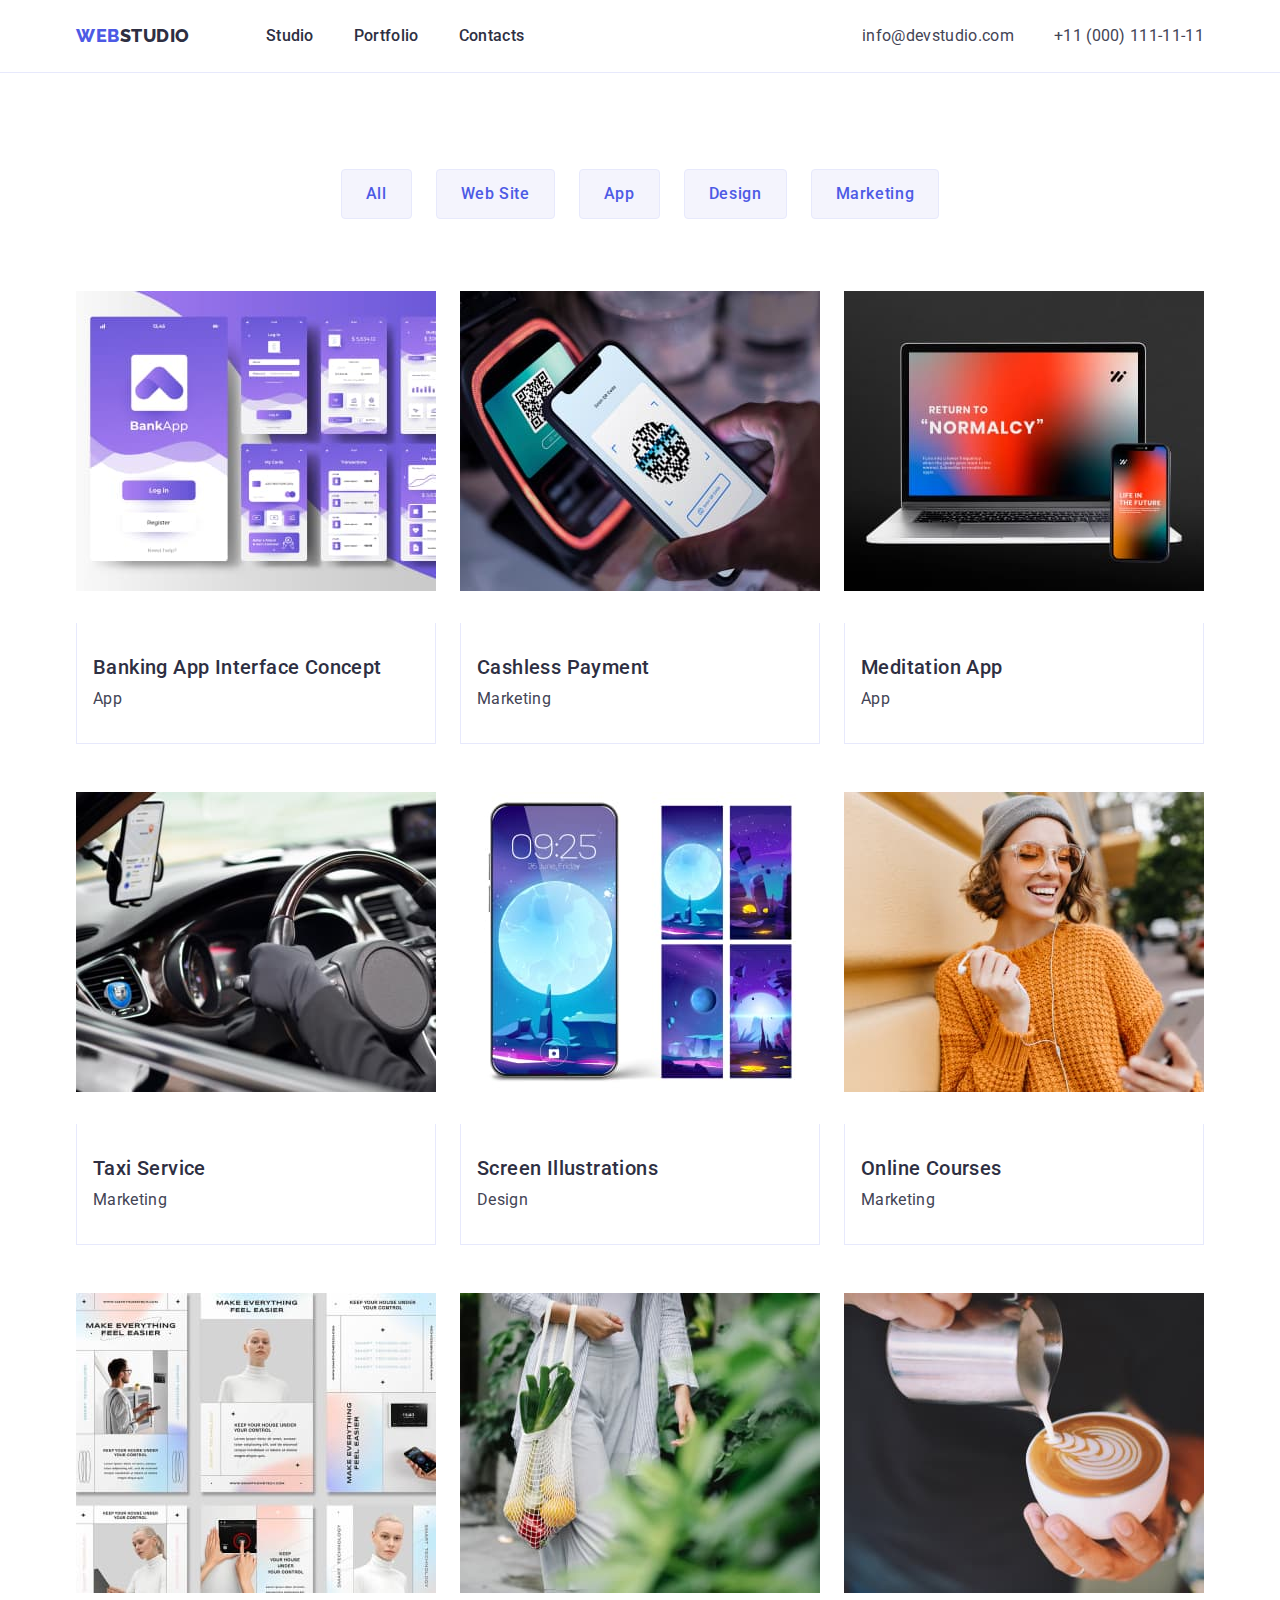
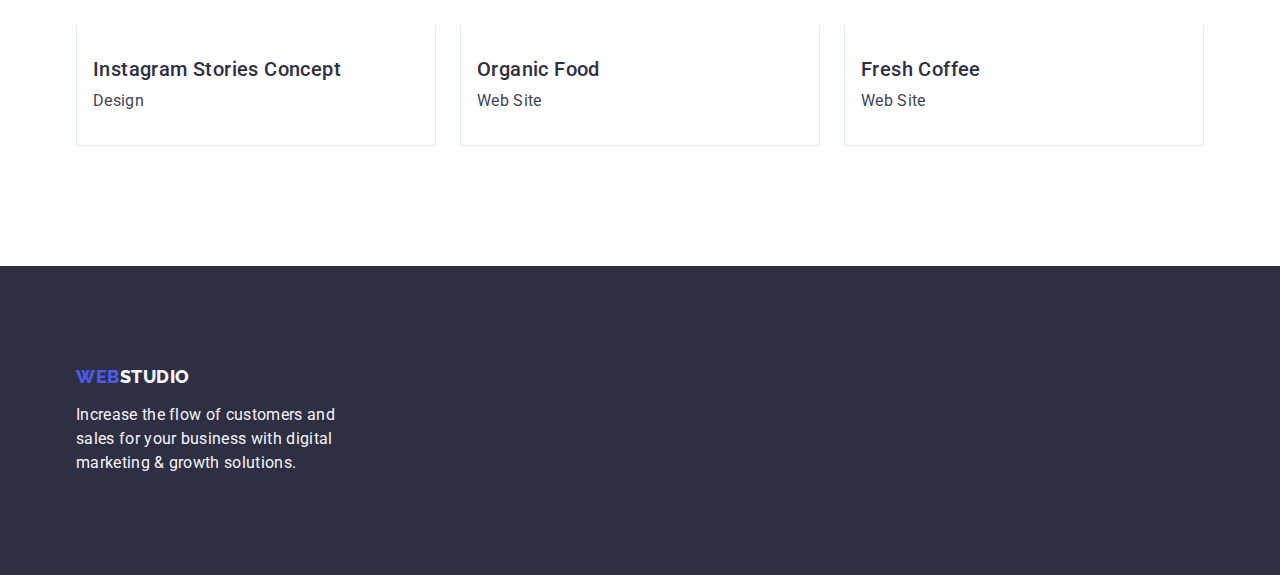
==== portfolio.html @ 3db70857 "Initial commit" ====
<!DOCTYPE html>
<html lang="en">

<head>
    <meta charset="UTF-8">
    <meta http-equiv="X-UA-Compatible" content="IE=edge">
    <meta name="viewport" content="width=device-width, initial-scale=1.0">
    <title>Portfolio</title>
    <!-- Modern-normalize -->
    <link rel="stylesheet"
        href="https://cdnjs.cloudflare.com/ajax/libs/modern-normalize/2.0.0/modern-normalize.min.css" />

    <!-- Gustom styles -->
    <link rel="stylesheet" href="./css/styles.css">
    <!-- Fonts -->
    <link rel="preconnect" href="https://fonts.googleapis.com">
    <link rel="preconnect" href="https://fonts.gstatic.com" crossorigin>
    <link href="https://fonts.googleapis.com/css2?family=Roboto:wght@400;500;700&display=swap" rel="stylesheet">
    <link href="https://fonts.googleapis.com/css2?family=Raleway:wght@800&family=Roboto:wght@400;500;700&display=swap"
        rel="stylesheet">


</head>

<body>
    <!--header-->
    <header class="head">
        <!--Top-Line-->
        <!--Logo-->
        <!--Menu-Nav-->
        <div class="heder container">

            <nav class="navig">

                <a class="logo link" href="./index.html">Web<span class="logo-title">Studio</span></a>

                <ul class="nav-page list">
                    <li class="nav-page-item"><a class="nav-page-pagination link" href="./index.html">Studio</a>
                    </li>
                    <li class="nav-page-item"><a class="nav-page-pagination link" href="./portfolio.html">Portfolio</a>
                    </li>
                    <li class="nav-page-item"><a class="nav-page-pagination link" href="">Contacts</a></li>
                </ul>
            </nav>
            <address class="gmail">
                <ul class="add-page list">
                    <li><a class="add-page-mailto link" href="mailto:info@devstudio.com">info@devstudio.com</a></li>
                    <li><a class="add-page-mailto link" href="tel:+110001111111">+11 (000) 111-11-11</a></li>
                </ul>
            </address>
        </div>

    </header>

    <!--main-content-->
    <main>

        <section class=" porttf-box">
            <div class="container">
                <!--Filters-->

                <h1 hidden class="visually-hidden">Portfolio</h1>

                <ul class="btn list">
                    <li class="btn-item">
                        <button class="btn-but link" type="button">All</button>
                    </li>
                    <li class="btn-item">
                        <button class="btn-but link" type="button">Web Site</button>
                    </li>
                    <li class="btn-item">
                        <button class="btn-but link" type="button">App</button>
                    </li>
                    <li class="btn-item">
                        <button class="btn-but link" type="button">Design</button>
                    </li>
                    <li class="btn-item">
                        <button class="btn-but link" type="button">Marketing</button>
                    </li>
                </ul>

                <ul class="imag list">
                    <!--Row1-->
                    <li class="imag-item">
                        <a class="card link" href="">
                            <img src="./images/portfolio/img1.jpg" alt="Banking App Interface Concept" width="360">
                            <div class="card-box">
                                <h2 class="card-title">Banking App Interface Concept</h2>
                                <p class="card-text">App</p>
                            </div>
                        </a>
                    </li>
                    <li class="imag-item">
                        <a class="card link" href="">
                            <img src="./images/portfolio/img2.jpg" alt="Cashless Payment" width="360">
                            <div class="card-box">
                                <h2 class="card-title">Cashless Payment</h2>
                                <p class="card-text">Marketing</p>
                            </div>
                        </a>
                    </li>
                    <li class="imag-item">
                        <a class="card link" href="">
                            <img src="./images/portfolio/img3.jpg" alt="laptop" width="360">
                            <div class="card-box">
                                <h2 class="card-title">Meditation App</h2>
                                <p class="card-text">App</p>
                            </div>
                        </a>
                    </li>
                    <!--Row2-->
                    <li class="imag-item">
                        <a class="card link" href="">
                            <img src="./images/portfolio/img4.jpg" alt="car control panel" width="360">
                            <div class="card-box">
                                <h2 class="card-title">Taxi Service</h2>
                                <p class="card-text">Marketing</p>
                            </div>
                        </a>
                    </li>
                    <li class="imag-item">
                        <a class="card link" href="">
                            <img src="./images/portfolio/img5.jpg" alt="Screen Illustrations" width="360">
                            <div class="card-box">
                                <h2 class="card-title">Screen Illustrations</h2>
                                <p class="card-text">Design</p>
                            </div>
                        </a>
                    </li>
                    <li class="imag-item">
                        <a class="card link" href="">
                            <img src="./images/portfolio/img6.jpg" alt="the girl is a student" width="360">
                            <div class="card-box">
                                <h2 class="card-title">Online Courses</h2>
                                <p class="card-text">Marketing</p>
                            </div>
                        </a>
                    </li>
                    <!--Row3-->
                    <li class="imag-item">
                        <a class="card link" href="">
                            <img src="./images/portfolio/img7.jpg" alt="Instagram Stories Concept" width="360">
                            <div class="card-box">
                                <h2 class="card-title">Instagram Stories Concept</h2>
                                <p class="card-text">Design</p>
                            </div>
                        </a>
                    </li>
                    <li class="imag-item">
                        <a class="card link" href="">
                            <img src="./images/portfolio/img8.jpg" alt="woman with a bag of vegetables" width="360">
                            <div class="card-box">
                                <h2 class="card-title">Organic Food</h2>
                                <p class="card-text">Web Site</p>
                            </div>
                        </a>
                    </li>
                    <li class="imag-item">
                        <a class="card link" href="">
                            <img src="./images/portfolio/img9.jpg" alt="pouring Coffee into a cup" width="360">
                            <div class="card-box">
                                <h2 class="card-title">Fresh Coffee</h2>
                                <p class="card-text">Web Site</p>
                            </div>
                        </a>
                    </li>
                </ul>

            </div>
        </section>


    </main>

    <!--footer-->
    <footer class="footbox">
        <div class="container container-box">

            <a class="logo logo-fut link" href="./index.html">Web<span class="logo-title-fut">Studio</span></a>
            <p class="foot-text">Increase the flow of customers and sales for your business with digital marketing &
                growth
                solutions.</p>

        </div>
    </footer>

</body>

</html>
---- css/styles.css ----
:root {
  --primarybrand-iris-color: #4d5ae5;
  --pressed-state-ocean-color: #404bbf;
  --dark-navyblue-color: #2e2f42;
  --success-green-color: #31d0aa;
  --text-slate-color: #434455;
  --subtletext-lightlate-color: #8e8f99;
  --accent-cornflower-color: #e7e9fc;
  --light-cloud-color: #f4f4fd;
  --modaloverlay-navybluemodal-color: #2e2f42;
  --herobackground-grey-color: #2e2f42;
  --whait-color: #ffffff;
  --modalbackground-dairy-color: #fcfcfc;
}
/* Base styles */
body {
  font-family: 'Roboto', sans-serif;
  color: var(--text-slate-color);
  background-color: var(--whait-color);
}

.link {
  text-decoration: none;
}
.list {
  list-style: none;
}
img {
  display: block;
  max-width: 100%;
  height: 100%;
  object-fit: cover;
}
button {
  font-family: inherit;
  cursor: pointer;
}
/*-- Base styles--*/

/* Margin-pading */
h1,
h2,
h3,
h4,
h5,
h6,
p {
  margin: 0;
}
ul {
  margin: 0;
  padding-left: 0;
}

.container {
  max-width: 1158px;
  margin-left: auto;
  margin-right: auto;
  padding-left: 15px;
  padding-right: 15px;
}
.visually-hidden {
  position: absolute;
  width: 1px;
  height: 1px;
  margin: -1px;
  border: 0;
  padding: 0;
  white-space: nowrap;
  clip-path: inset(100%);
  clip: rect(0 0 0 0);
  overflow: hidden;
}

/* Logo */
.head {
  border-bottom: 1px solid var(--accent-cornflower-color);
  background-color: var(--whait-color);
}

.navig {
  display: flex;

  align-items: center;
}
.navig .logo {
  margin-right: 76px;
}

.logo {
  color: var(--primarybrand-iris-color);
  font-family: 'Raleway', sans-serif;
  font-size: 18px;
  font-weight: 800;
  line-height: 1.17; /* 116.667% */
  text-transform: uppercase;
  letter-spacing: 0.03em;
}
.logo-title {
  color: var(--dark-navyblue-color);
}

/* Nav */
.heder {
  display: flex;
  align-items: center;
  justify-content: space-between;
}

.nav-page {
  display: flex;
  gap: 40px;
  padding: 24px 0;
}
.nav-page-item {
}
.nav-page-pagination {
  color: var(--dark-navyblue-color);
  font-weight: 500;
  line-height: 1.5; /* 150% */
  letter-spacing: 0.02em;
  padding: 24px 0;
}
.nav-page-pagination:hover,
.nav-page-pagination:focus {
  color: var(--pressed-state-ocean-color);
}
.gmail {
  font-style: normal;
  padding: 24px 0;
}
.add-page {
  display: flex;
  gap: 40px;
}
.add-page-mailto {
  color: var(--text-slate-color);

  line-height: 1.5; /* 150% */
  letter-spacing: 0.02em;
  padding: 24px 0;
}

.add-page-mailto:hover,
.add-page-mailto:focus {
  color: var(--pressed-state-ocean-color);
}
/* --Nav-- */

/* section-1 */
.hero {
  background-color: var(--dark-navyblue-color);
  padding-bottom: 188px;
  padding-top: 188px;
}
.hero-title {
  color: var(--whait-color);
  font-size: 56px;
  font-weight: 700;
  line-height: 1.07; /* 107.143% */
  letter-spacing: 0.02em;
  text-align: center;
  max-width: 496px;
  margin: 0 auto 48px;
}
.hero-title-btn {
  color: var(--whait-color);
  background-color: var(--primarybrand-iris-color);
  font-size: 16px;
  font-weight: 500;
  line-height: 1.5; /* 150% */
  letter-spacing: 0.04em;
  width: 177px;
  min-width: 169px;
  height: 56px;
  border: none;

  display: block;

  padding: 16px 32px;
  margin-left: auto;
  margin-right: auto;
  border-radius: 4px;
}

.hero-title-btn:hover,
.hero-title-btn:focus {
  color: var(--whait-color);
  background-color: var(--pressed-state-ocean-color);
}
/* --section-1-- */

/* section-2 */
.benefits {
  padding: 120px 0;
}
.benefits-container {
}
.benefits-ul {
  display: flex;
  gap: 24px;
}
.benefits-list-item {
}
.benefits-title {
  color: var(--dark-navyblue-color);
  font-size: 20px;
  font-weight: 500;
  line-height: 1.2; /* 120% */
  letter-spacing: 0.02em;
  margin-bottom: 8px;
}
.benefits-text {
  line-height: 1.5; /* 150% */
  letter-spacing: 0.02em;
  width: 264px;
}
/* --section-2-- */

/* section-3 */
.subject-container {
  padding-bottom: 120px;
}
.subject {
  color: var(--dark-navyblue-color);
  font-size: 36px;
  line-height: 1.11; /* 111.111% */
  text-align: center;
  text-transform: capitalize;
  margin-bottom: 72px;
}
.subject-img {
  display: flex;
  gap: 24px;
}

/* --section-3-- */

/* section-4 */
.sectbox {
  background-color: var(--light-cloud-color);
  padding: 120px 0;
}

.subject-foto {
  display: flex;
  gap: 24px;
}
.liimg {
  display: inline-flex;
  padding-bottom: 0px;
  flex-direction: column;
  justify-content: center;
  align-items: center;

  background-color: var(--whait-color);

  border-radius: 0px 0px 4px 4px;

  box-shadow: 0px 2px 1px 0px rgba(46, 47, 66, 0.08),
    0px 1px 1px 0px rgba(46, 47, 66, 0.16),
    0px 1px 6px 0px rgba(46, 47, 66, 0.08);
}
.liimg-box {
  padding: 32px 0;
  display: flex;

  flex-direction: column;
  justify-content: center;
  align-items: center;
}
.subject-title {
  color: var(--dark-navyblue-color);
  text-align: center;
  font-size: 20px;
  font-weight: 500;

  line-height: 1.2; /* 120% */
  letter-spacing: 0.02em;
  margin-bottom: 8px;
}
.subject-text {
  color: var(--text-slate-color);
  line-height: 1.5; /* 150% */
  letter-spacing: 0.02em;
  text-align: center;
}

/* Footer */
.footbox {
  background-color: var(--dark-navyblue-color);

  padding: 100px 0 100px 0;
}

.foot-text {
  color: var(--light-cloud-color);
  line-height: 1.5; /* 150% */
  letter-spacing: 0.02em;
  width: 264px;
}
.logo-title-fut {
  color: var(--light-cloud-color);
}
.logo-fut {
  margin-bottom: 16px;
  display: inline-block;
}
/* --Footer-- */

/* P */
/* o */
/* r */
/* t */
/* folio */
.porttf-box {
  padding: 96px 0 120px 0;
}

/* Filter */
.btn {
  display: flex;
  justify-content: center;

  gap: 24px;
  margin-bottom: 72px;
}

.btn-but {
  color: var(--primarybrand-iris-color);
  background-color: var(--light-cloud-color);

  font-size: 16px;
  font-weight: 500;
  line-height: 1.5; /* 150% */
  letter-spacing: 0.04em;
  display: flex;

  padding: 12px 24px;

  border-radius: 4px;
  border: 1px solid var(--accent-cornflower-color);
}
.btn-but:hover,
.btn-but:focus {
  color: var(--whait-color);
  background-color: var(--pressed-state-ocean-color);
  border: 1px solid transparent;
  box-shadow: 0px 2px 2px 0px rgba(0, 0, 0, 0.12),
    0px 2px 1px 0px rgba(0, 0, 0, 0.08), 0px 3px 1px 0px rgba(0, 0, 0, 0.1);
}
.btn-item {
  display: flex;
}

/* --Filter-- */

/* Images */

.imag {
  display: flex;
  flex-wrap: wrap;
  row-gap: 48px;
  column-gap: 24px;
}
.imag-item {
  flex-basis: calc((100% - 24px * 2) / 3);
}
.card {
  flex-direction: column;
  align-items: flex-start;
  gap: 32px;
  background-color: var(--whait-color);
  display: flex;
}
.card-box {
  border: 1px solid #e7e9fc;
  border-top: none;

  display: flex;
  padding: 32px 16px;
  flex-direction: column;
  justify-content: center;
  align-items: flex-start;

  align-self: stretch;
}
.card-title {
  /* Banking App Interface Concept */
  color: var(--dark-navyblue-color);
  font-weight: 500;
  font-size: 20px;
  line-height: 1.2;
  /* identical to box height, or 120% */
  letter-spacing: 0.02em;

  margin-bottom: 8px;
}
.card-text {
  /* App */
  color: var(--text-slate-color);
  line-height: 1.5;
  /* identical to box height, or 150% */
  letter-spacing: 0.02em;
}
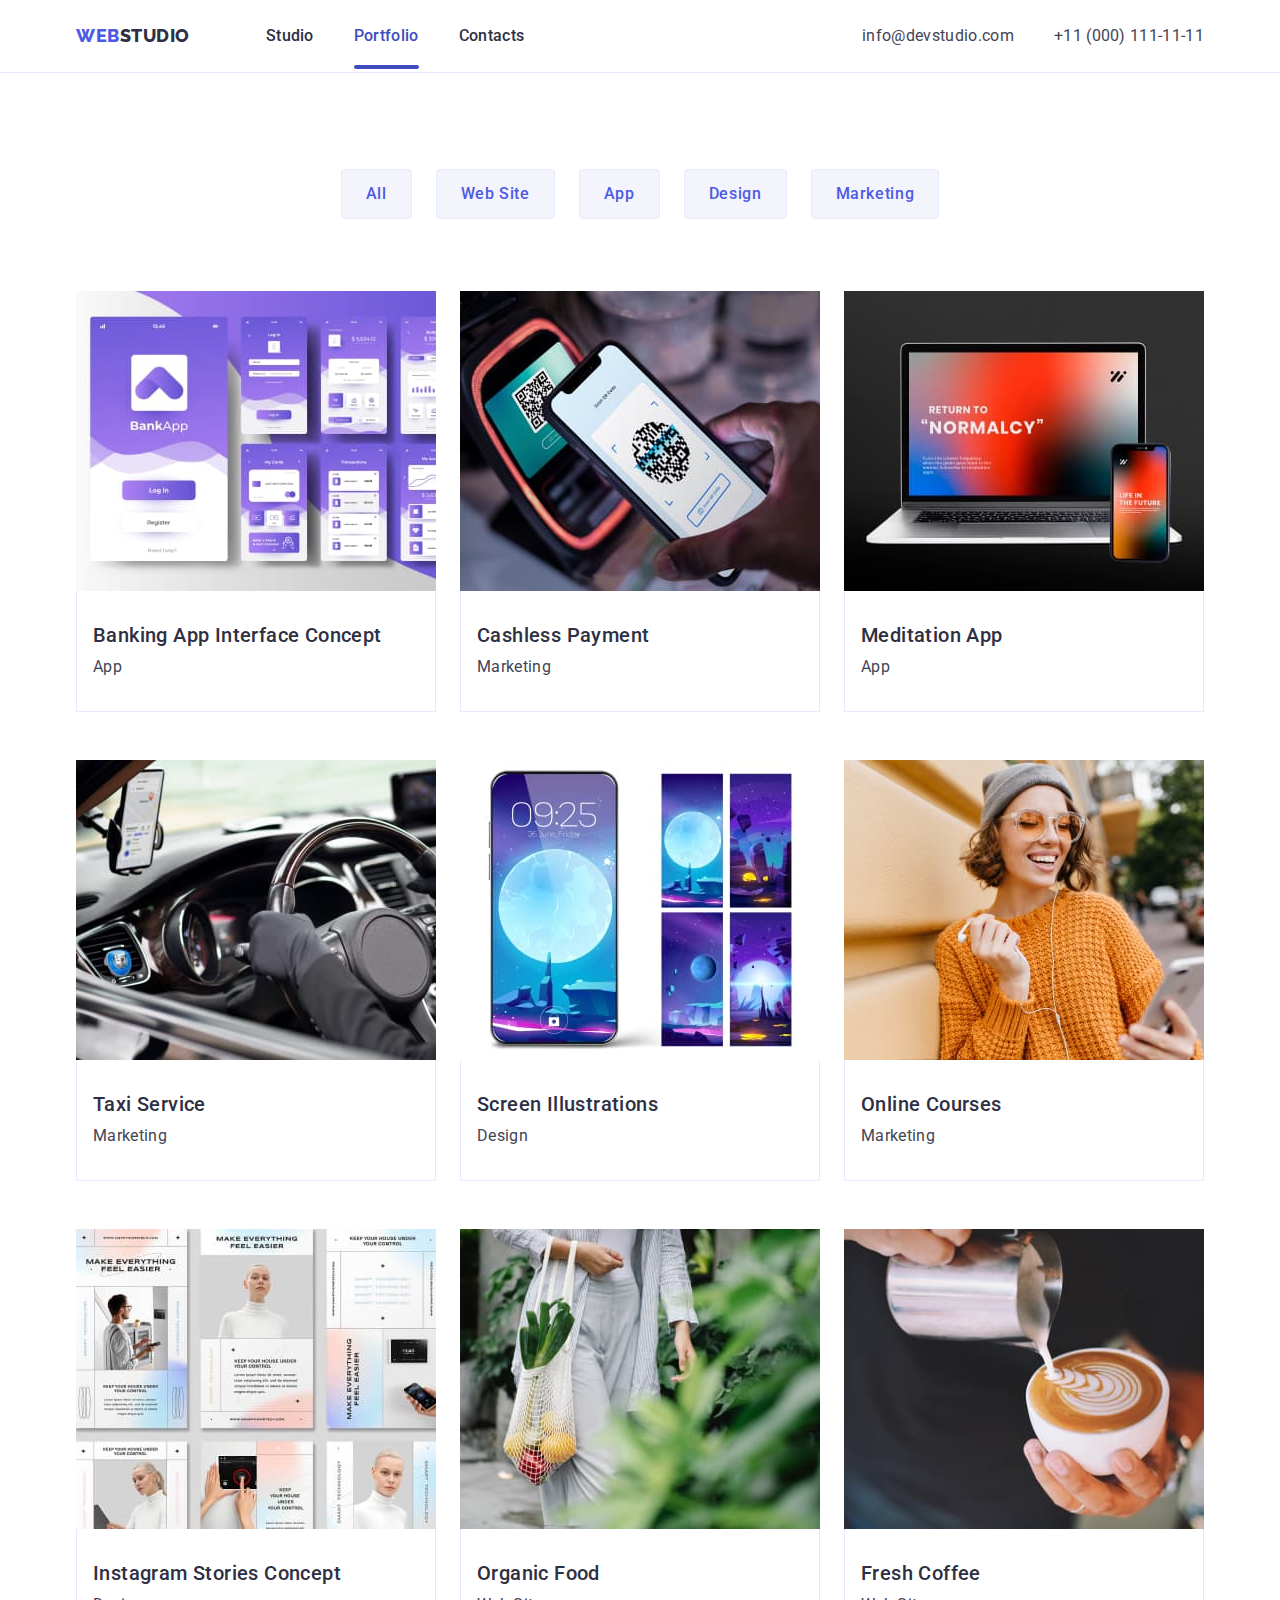
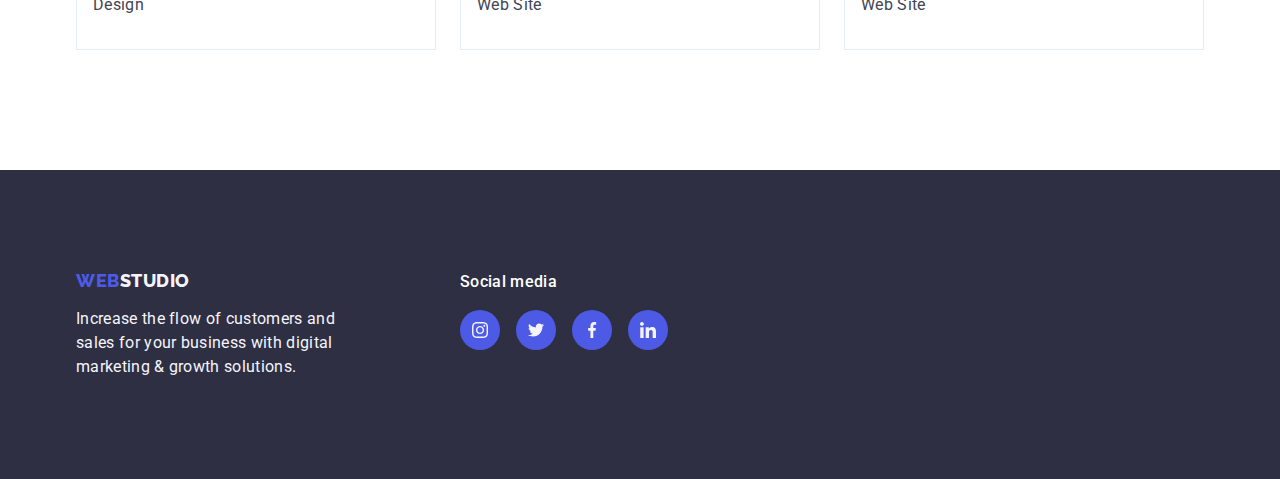
==== commit 33e03245: "homework-04" ====
--- a/portfolio.html
+++ b/portfolio.html
@@ -37,7 +37,8 @@
                 <ul class="nav-page list">
                     <li class="nav-page-item"><a class="nav-page-pagination link" href="./index.html">Studio</a>
                     </li>
-                    <li class="nav-page-item"><a class="nav-page-pagination link" href="./portfolio.html">Portfolio</a>
+                    <li class="nav-page-item"><a class="nav-page-pagination link lk"
+                            href="./portfolio.html">Portfolio</a>
                     </li>
                     <li class="nav-page-item"><a class="nav-page-pagination link" href="">Contacts</a></li>
                 </ul>
@@ -83,7 +84,17 @@
                     <!--Row1-->
                     <li class="imag-item">
                         <a class="card link" href="">
-                            <img src="./images/portfolio/img1.jpg" alt="Banking App Interface Concept" width="360">
+                            <div class="card-transform">
+                                <img src="./images/portfolio/img1.jpg" alt="Banking App Interface Concept" width="360">
+                                <div class="overley">
+                                    <p class="overley-text">14 Stylish and User-Friendly App Design Concepts · Task
+                                        Manager App ·
+                                        Calorie Tracker
+                                        App
+                                        · Exotic Fruit Ecommerce App ·
+                                        Cloud Storage App</p>
+                                </div>
+                            </div>
                             <div class="card-box">
                                 <h2 class="card-title">Banking App Interface Concept</h2>
                                 <p class="card-text">App</p>
@@ -92,7 +103,17 @@
                     </li>
                     <li class="imag-item">
                         <a class="card link" href="">
-                            <img src="./images/portfolio/img2.jpg" alt="Cashless Payment" width="360">
+                            <div class="card-transform">
+                                <img src="./images/portfolio/img2.jpg" alt="Cashless Payment" width="360">
+                                <div class="overley">
+                                    <p class="overley-text">14 Stylish and User-Friendly App Design Concepts · Task
+                                        Manager App ·
+                                        Calorie Tracker
+                                        App
+                                        · Exotic Fruit Ecommerce App ·
+                                        Cloud Storage App</p>
+                                </div>
+                            </div>
                             <div class="card-box">
                                 <h2 class="card-title">Cashless Payment</h2>
                                 <p class="card-text">Marketing</p>
@@ -101,7 +122,17 @@
                     </li>
                     <li class="imag-item">
                         <a class="card link" href="">
-                            <img src="./images/portfolio/img3.jpg" alt="laptop" width="360">
+                            <div class="card-transform">
+                                <img src="./images/portfolio/img3.jpg" alt="laptop" width="360">
+                                <div class="overley">
+                                    <p class="overley-text">14 Stylish and User-Friendly App Design Concepts · Task
+                                        Manager App ·
+                                        Calorie Tracker
+                                        App
+                                        · Exotic Fruit Ecommerce App ·
+                                        Cloud Storage App</p>
+                                </div>
+                            </div>
                             <div class="card-box">
                                 <h2 class="card-title">Meditation App</h2>
                                 <p class="card-text">App</p>
@@ -111,7 +142,17 @@
                     <!--Row2-->
                     <li class="imag-item">
                         <a class="card link" href="">
-                            <img src="./images/portfolio/img4.jpg" alt="car control panel" width="360">
+                            <div class="card-transform">
+                                <img src="./images/portfolio/img4.jpg" alt="car control panel" width="360">
+                                <div class="overley">
+                                    <p class="overley-text">14 Stylish and User-Friendly App Design Concepts · Task
+                                        Manager App ·
+                                        Calorie Tracker
+                                        App
+                                        · Exotic Fruit Ecommerce App ·
+                                        Cloud Storage App</p>
+                                </div>
+                            </div>
                             <div class="card-box">
                                 <h2 class="card-title">Taxi Service</h2>
                                 <p class="card-text">Marketing</p>
@@ -120,7 +161,17 @@
                     </li>
                     <li class="imag-item">
                         <a class="card link" href="">
-                            <img src="./images/portfolio/img5.jpg" alt="Screen Illustrations" width="360">
+                            <div class="card-transform">
+                                <img src="./images/portfolio/img5.jpg" alt="Screen Illustrations" width="360">
+                                <div class="overley">
+                                    <p class="overley-text">14 Stylish and User-Friendly App Design Concepts · Task
+                                        Manager App ·
+                                        Calorie Tracker
+                                        App
+                                        · Exotic Fruit Ecommerce App ·
+                                        Cloud Storage App</p>
+                                </div>
+                            </div>
                             <div class="card-box">
                                 <h2 class="card-title">Screen Illustrations</h2>
                                 <p class="card-text">Design</p>
@@ -129,7 +180,17 @@
                     </li>
                     <li class="imag-item">
                         <a class="card link" href="">
-                            <img src="./images/portfolio/img6.jpg" alt="the girl is a student" width="360">
+                            <div class="card-transform">
+                                <img src="./images/portfolio/img6.jpg" alt="the girl is a student" width="360">
+                                <div class="overley">
+                                    <p class="overley-text">14 Stylish and User-Friendly App Design Concepts · Task
+                                        Manager App ·
+                                        Calorie Tracker
+                                        App
+                                        · Exotic Fruit Ecommerce App ·
+                                        Cloud Storage App</p>
+                                </div>
+                            </div>
                             <div class="card-box">
                                 <h2 class="card-title">Online Courses</h2>
                                 <p class="card-text">Marketing</p>
@@ -139,7 +200,17 @@
                     <!--Row3-->
                     <li class="imag-item">
                         <a class="card link" href="">
-                            <img src="./images/portfolio/img7.jpg" alt="Instagram Stories Concept" width="360">
+                            <div class="card-transform">
+                                <img src="./images/portfolio/img7.jpg" alt="Instagram Stories Concept" width="360">
+                                <div class="overley">
+                                    <p class="overley-text">14 Stylish and User-Friendly App Design Concepts · Task
+                                        Manager App ·
+                                        Calorie Tracker
+                                        App
+                                        · Exotic Fruit Ecommerce App ·
+                                        Cloud Storage App</p>
+                                </div>
+                            </div>
                             <div class="card-box">
                                 <h2 class="card-title">Instagram Stories Concept</h2>
                                 <p class="card-text">Design</p>
@@ -148,7 +219,17 @@
                     </li>
                     <li class="imag-item">
                         <a class="card link" href="">
-                            <img src="./images/portfolio/img8.jpg" alt="woman with a bag of vegetables" width="360">
+                            <div class="card-transform">
+                                <img src="./images/portfolio/img8.jpg" alt="woman with a bag of vegetables" width="360">
+                                <div class="overley">
+                                    <p class="overley-text">14 Stylish and User-Friendly App Design Concepts · Task
+                                        Manager App ·
+                                        Calorie Tracker
+                                        App
+                                        · Exotic Fruit Ecommerce App ·
+                                        Cloud Storage App</p>
+                                </div>
+                            </div>
                             <div class="card-box">
                                 <h2 class="card-title">Organic Food</h2>
                                 <p class="card-text">Web Site</p>
@@ -157,7 +238,17 @@
                     </li>
                     <li class="imag-item">
                         <a class="card link" href="">
-                            <img src="./images/portfolio/img9.jpg" alt="pouring Coffee into a cup" width="360">
+                            <div class="card-transform">
+                                <img src="./images/portfolio/img9.jpg" alt="pouring Coffee into a cup" width="360">
+                                <div class="overley">
+                                    <p class="overley-text">14 Stylish and User-Friendly App Design Concepts · Task
+                                        Manager App ·
+                                        Calorie Tracker
+                                        App
+                                        · Exotic Fruit Ecommerce App ·
+                                        Cloud Storage App</p>
+                                </div>
+                            </div>
                             <div class="card-box">
                                 <h2 class="card-title">Fresh Coffee</h2>
                                 <p class="card-text">Web Site</p>
@@ -173,17 +264,46 @@
     </main>
 
     <!--footer-->
-    <footer class="footbox">
-        <div class="container container-box">
-
-            <a class="logo logo-fut link" href="./index.html">Web<span class="logo-title-fut">Studio</span></a>
-            <p class="foot-text">Increase the flow of customers and sales for your business with digital marketing &
-                growth
-                solutions.</p>
-
+    <footer class="footbox ">
+        <div class="container footcontainer ">
+            <div>
+                <a class="logo logo-fut link" href="./index.html">Web<span class="logo-title-fut">Studio</span></a>
+                <p class="foot-text">Increase the flow of customers and sales for your business with digital marketing &
+                    growth
+                    solutions.</p>
+            </div>
+            <div class="footer-social-box">
+                <p class="footer-social-text">Social media</p>
+                <ul class="foot-subjekt-list-icon list">
+                    <li class="subject-item-icon">
+                        <a class="foot-social-links link" href="https://www.instagram.com/">
+                            <svg class="subject-icon-svg" width="16px">
+                                <use href="./images/icons.svg#icon-instagram-2-hdr"></use>
+                            </svg></a>
+                    </li>
+                    <li class="subject-item-icon">
+                        <a class="foot-social-links link" href="https://twitter.com/">
+                            <svg class="subject-icon-svg" width="16px">
+                                <use href="./images/icons.svg#icon-twitter-1-hdr"></use>
+                            </svg></a>
+                    </li>
+                    <li class="subject-item-icon">
+                        <a class="foot-social-links link" href="https://www.facebook.com/">
+                            <svg class="subject-icon-svg" width="16px">
+                                <use href="./images/icons.svg#icon-facebook-1-hdr"></use>
+                            </svg></a>
+                    </li>
+                    <li class="subject-item-icon">
+                        <a class="foot-social-links link" href="https://inkedin.com/">
+                            <svg class="subject-icon-svg" width="16px">
+                                <use href="./images/icons.svg#icon-linkedin-1-hdr"></use>
+                            </svg></a>
+                    </li>
+                </ul>
+            </div>
         </div>
+
     </footer>
-
 </body>
 
 </html>--- a/css/styles.css
+++ b/css/styles.css
@@ -7,8 +7,8 @@
   --subtletext-lightlate-color: #8e8f99;
   --accent-cornflower-color: #e7e9fc;
   --light-cloud-color: #f4f4fd;
-  --modaloverlay-navybluemodal-color: #2e2f42;
-  --herobackground-grey-color: #2e2f42;
+  --modaloverlay-navybluemodal-color: rgba(46, 47, 66, 0.4);
+  --herobackground-grey-color: rgba(46, 47, 66, 0.7);
   --whait-color: #ffffff;
   --modalbackground-dairy-color: #fcfcfc;
 }
@@ -25,7 +25,8 @@
 .list {
   list-style: none;
 }
-img {
+img,
+svg {
   display: block;
   max-width: 100%;
   height: 100%;
@@ -120,10 +121,33 @@
   line-height: 1.5; /* 150% */
   letter-spacing: 0.02em;
   padding: 24px 0;
+  position: relative;
+  transition-property: color;
+  transition-delay: 250ms;
+  transition-timing-function: cubic-bezier(0.4, 0, 0.2, 1);
 }
 .nav-page-pagination:hover,
-.nav-page-pagination:focus {
+.nav-page-pagination:focus,
+.nav-page-pagination.lk {
   color: var(--pressed-state-ocean-color);
+}
+.nav-page-pagination.lk:after {
+  content: '';
+  position: absolute;
+  left: 0;
+  bottom: 0;
+
+  opacity: 0;
+  width: 100%;
+  height: 4px;
+  border-radius: 2px;
+  background-color: var(--pressed-state-ocean-color);
+  display: block;
+}
+.nav-page-pagination:hover:after,
+.nav-page-pagination:focus:after,
+.nav-page-pagination.lk:after {
+  opacity: 1;
 }
 .gmail {
   font-style: normal;
@@ -139,6 +163,9 @@
   line-height: 1.5; /* 150% */
   letter-spacing: 0.02em;
   padding: 24px 0;
+  transition-property: color;
+  transition-delay: 250ms;
+  transition-timing-function: cubic-bezier(0.4, 0, 0.2, 1);
 }
 
 .add-page-mailto:hover,
@@ -149,7 +176,18 @@
 
 /* section-1 */
 .hero {
+  max-width: 1440px;
+  height: 600px;
+  margin: 0 auto;
+
   background-color: var(--dark-navyblue-color);
+  background-image: linear-gradient(
+      var(--herobackground-grey-color),
+      var(--herobackground-grey-color)
+    ),
+    url(../images/people-office-1.jpg);
+  background-repeat: no-repeat;
+  background-position: center;
   padding-bottom: 188px;
   padding-top: 188px;
 }
@@ -181,6 +219,9 @@
   margin-left: auto;
   margin-right: auto;
   border-radius: 4px;
+  transition-property: color;
+  transition-delay: 250ms;
+  transition-timing-function: cubic-bezier(0.4, 0, 0.2, 1);
 }
 
 .hero-title-btn:hover,
@@ -200,8 +241,20 @@
   display: flex;
   gap: 24px;
 }
-.benefits-list-item {
-}
+.benefits-icon-box {
+  padding: 24px 0;
+  margin-bottom: 8px;
+  display: flex;
+  align-items: center;
+  justify-content: center;
+  border-radius: 4px;
+  background-color: var(--light-cloud-color);
+}
+.benefits-icon-svg {
+  width: 64px;
+  height: 64px;
+}
+
 .benefits-title {
   color: var(--dark-navyblue-color);
   font-size: 20px;
@@ -228,6 +281,8 @@
   text-align: center;
   text-transform: capitalize;
   margin-bottom: 72px;
+  font-weight: 700;
+  letter-spacing: 0.02em;
 }
 .subject-img {
   display: flex;
@@ -284,15 +339,86 @@
   line-height: 1.5; /* 150% */
   letter-spacing: 0.02em;
   text-align: center;
-}
-
+  margin-bottom: 8px;
+}
+.subjekt-list-icon {
+  display: flex;
+  justify-content: center;
+  gap: 24px;
+}
+
+.subject-item-icon {
+}
+.social-links {
+  display: flex;
+  align-items: center;
+  justify-content: center;
+  width: 40px;
+  height: 40px;
+  background-color: var(--primarybrand-iris-color);
+  border-radius: 50%;
+  color: var(--light-cloud-color);
+  transition-property: fill;
+  transition-delay: 250ms;
+  transition-timing-function: cubic-bezier(0.4, 0, 0.2, 1);
+}
+.social-links:hover,
+.social-links:focus {
+  background-color: var(--pressed-state-ocean-color);
+}
+
+.subject-icon-svg {
+  fill: currentColor;
+}
+/* Section-5 */
+.customers {
+  padding: 120px 0;
+}
+
+.customers-logo-list {
+  display: flex;
+
+  gap: 24px;
+}
+
+.customers-logo-item {
+  flex-basis: calc((100% - 24px * 5) / 6);
+}
+.cus-logo-link {
+  display: flex;
+  align-items: center;
+  justify-content: center;
+  width: 168px;
+  height: 88px;
+  border-radius: 4px;
+  border: 1px solid var(--subtletext-lightlate-color);
+  color: var(--subtletext-lightlate-color);
+  padding: 16px 32px;
+  transition-property: fill;
+  transition-delay: 250ms;
+  transition-timing-function: cubic-bezier(0.4, 0, 0.2, 1);
+}
+.cus-logo-link:hover,
+.cus-logo-link:focus {
+  color: var(--pressed-state-ocean-color);
+  border-radius: 4px;
+  border: 1px solid var(--pressed-state-ocean-color);
+}
+.cus-logo-svg {
+  fill: currentColor;
+}
+/* -- Section-5 -- */
 /* Footer */
 .footbox {
   background-color: var(--dark-navyblue-color);
 
   padding: 100px 0 100px 0;
 }
-
+.footcontainer {
+  display: flex;
+  align-items: baseline;
+  gap: 120px;
+}
 .foot-text {
   color: var(--light-cloud-color);
   line-height: 1.5; /* 150% */
@@ -306,7 +432,108 @@
   margin-bottom: 16px;
   display: inline-block;
 }
+.footer-social-box {
+}
+.footer-social-text {
+  color: var(--whait-color);
+
+  font-style: normal;
+  font-weight: 500;
+  line-height: 1.5; /* 150% */
+  letter-spacing: 0.02em;
+  margin-bottom: 16px;
+}
+.foot-subjekt-list-icon {
+  display: flex;
+  gap: 16px;
+}
+.foot-social-links {
+  display: flex;
+  align-items: center;
+  justify-content: center;
+  width: 40px;
+  height: 40px;
+  background-color: var(--primarybrand-iris-color);
+  border-radius: 50%;
+  color: var(--light-cloud-color);
+  transition-property: background-color;
+  transition-delay: 250ms;
+  transition-timing-function: cubic-bezier(0.4, 0, 0.2, 1);
+}
+.foot-social-links:hover,
+.foot-social-links:focus {
+  background-color: var(--success-green-color);
+}
 /* --Footer-- */
+/* Modal-window */
+.backdrop {
+  background-color: var(--modaloverlay-navybluemodal-color);
+
+  position: fixed;
+  top: 0;
+  left: 0;
+  width: 100%;
+  height: 100%;
+  transition-property: opacity, visibility;
+  transition-delay: 250ms;
+  transition-timing-function: cubic-bezier(0.4, 0, 0.2, 1);
+}
+
+.is-hidden {
+  visibility: hidden;
+  opacity: 0;
+  pointer-events: none;
+}
+
+.modal {
+  position: absolute;
+  top: 50%;
+  left: 50%;
+  transform: translate(-50%, -50%) scale(1);
+
+  transition-property: transform;
+  transition-delay: 250ms;
+  transition-timing-function: cubic-bezier(0.4, 0, 0.2, 1);
+
+  border-radius: 4px;
+  background-color: var(--modalbackground-dairy-color);
+  box-shadow: 0px 2px 1px 0px rgba(0, 0, 0, 0.2),
+    0px 1px 3px 0px rgba(0, 0, 0, 0.12), 0px 1px 1px 0px rgba(0, 0, 0, 0.14);
+  width: 408px;
+  min-height: 584px;
+}
+.modal-btn {
+  position: absolute;
+  top: 24px;
+  right: 24px;
+  width: 24px;
+  height: 24px;
+  border-radius: 50%;
+  display: flex;
+  align-items: center;
+  justify-content: center;
+  padding: 0;
+
+  background-color: var(--accent-cornflower-color);
+  border: 1px solid rgba(0, 0, 0, 0.1);
+  transition-property: background-color, border;
+  transition-delay: 250ms;
+  transition-timing-function: cubic-bezier(0.4, 0, 0.2, 1);
+}
+.modal-btn:hover,
+.modal-btn:focus {
+  background-color: var(--pressed-state-ocean-color);
+  border: none;
+}
+.modal-btn-icon {
+  transition-property: fill;
+  transition-delay: 250ms;
+  transition-timing-function: cubic-bezier(0.4, 0, 0.2, 1);
+}
+.modal-btn:hover .modal-btn-icon,
+.modal-btn:focus .modal-btn-icon {
+  fill: var(--whait-color);
+}
 
 /* P */
 /* o */
@@ -340,6 +567,9 @@
 
   border-radius: 4px;
   border: 1px solid var(--accent-cornflower-color);
+  transition-property: color, background-color, border-color, box-shadow;
+  transition-duration: 250ms;
+  transition-timing-function: cubic-bezier(0.4, 0, 0.2, 1);
 }
 .btn-but:hover,
 .btn-but:focus {
@@ -366,12 +596,42 @@
 .imag-item {
   flex-basis: calc((100% - 24px * 2) / 3);
 }
+.imag-item:hover .overley,
+.imag-item:focus .overley {
+  transform: translateY(0);
+}
 .card {
   flex-direction: column;
-  align-items: flex-start;
-  gap: 32px;
-  background-color: var(--whait-color);
-  display: flex;
+
+  display: flex;
+  transition: box-shadow 250ms cubic-bezier(0.4, 0, 0.2, 1);
+}
+.card-transform {
+  position: relative;
+  overflow: hidden;
+}
+.overley {
+  position: absolute;
+  top: 0;
+  left: 0;
+  transform: translateY(100%);
+  transition-property: transform;
+  transition-duration: 250ms;
+  transition-timing-function: cubic-bezier(0.4, 0, 0.2, 1);
+
+  display: flex;
+  align-items: center;
+  justify-content: center;
+  width: 100%;
+  height: 100%;
+  background-color: var(--primarybrand-iris-color);
+  padding: 40px 32px 164px;
+}
+.overley-text {
+  color: var(--light-cloud-color);
+
+  line-height: 1.5; /* 150% */
+  letter-spacing: 0.02em;
 }
 .card-box {
   border: 1px solid #e7e9fc;
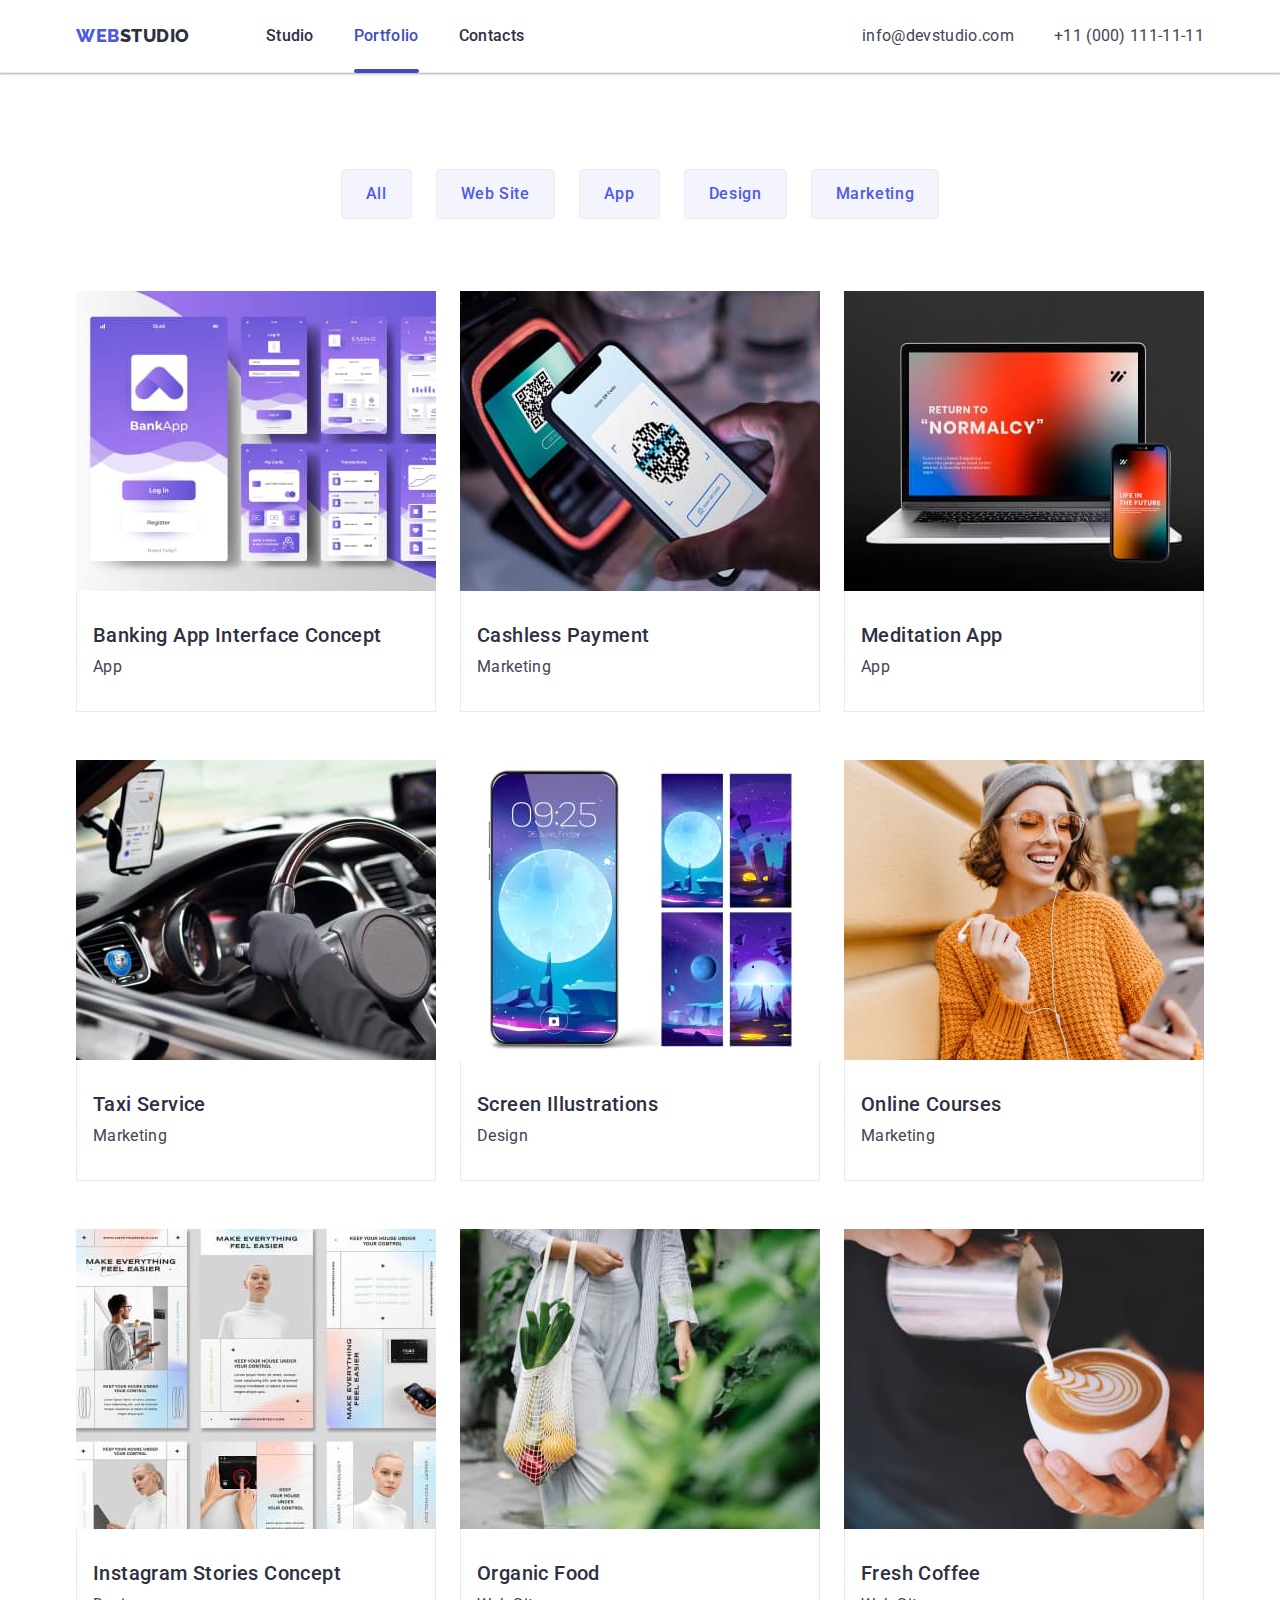
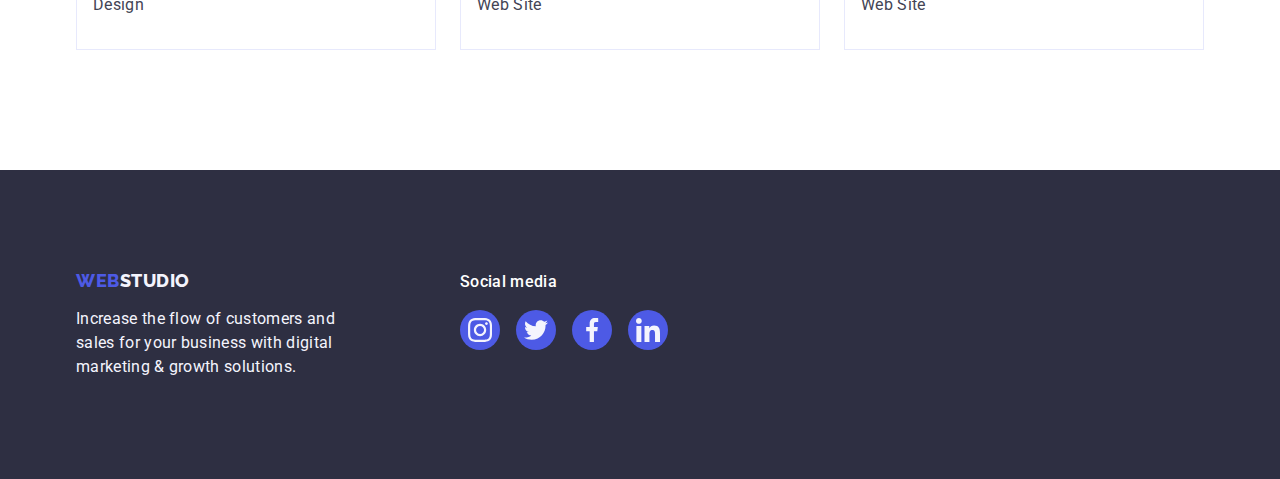
==== commit 323bbef5: "hw04" ====
--- a/portfolio.html
+++ b/portfolio.html
@@ -30,7 +30,7 @@
         <!--Menu-Nav-->
         <div class="heder container">
 
-            <nav class="navig">
+            <nav class="navig vig">
 
                 <a class="logo link" href="./index.html">Web<span class="logo-title">Studio</span></a>
 
@@ -266,7 +266,7 @@
     <!--footer-->
     <footer class="footbox ">
         <div class="container footcontainer ">
-            <div>
+            <div class="marg">
                 <a class="logo logo-fut link" href="./index.html">Web<span class="logo-title-fut">Studio</span></a>
                 <p class="foot-text">Increase the flow of customers and sales for your business with digital marketing &
                     growth
@@ -277,25 +277,25 @@
                 <ul class="foot-subjekt-list-icon list">
                     <li class="subject-item-icon">
                         <a class="foot-social-links link" href="https://www.instagram.com/">
-                            <svg class="subject-icon-svg" width="16px">
+                            <svg class="subject-icon-svg" width="24" height="24">
                                 <use href="./images/icons.svg#icon-instagram-2-hdr"></use>
                             </svg></a>
                     </li>
                     <li class="subject-item-icon">
                         <a class="foot-social-links link" href="https://twitter.com/">
-                            <svg class="subject-icon-svg" width="16px">
+                            <svg class="subject-icon-svg" width="24" height="24">
                                 <use href="./images/icons.svg#icon-twitter-1-hdr"></use>
                             </svg></a>
                     </li>
                     <li class="subject-item-icon">
                         <a class="foot-social-links link" href="https://www.facebook.com/">
-                            <svg class="subject-icon-svg" width="16px">
+                            <svg class="subject-icon-svg" width="24" height="24">
                                 <use href="./images/icons.svg#icon-facebook-1-hdr"></use>
                             </svg></a>
                     </li>
                     <li class="subject-item-icon">
                         <a class="foot-social-links link" href="https://inkedin.com/">
-                            <svg class="subject-icon-svg" width="16px">
+                            <svg class="subject-icon-svg" width="24" height="24">
                                 <use href="./images/icons.svg#icon-linkedin-1-hdr"></use>
                             </svg></a>
                     </li>
--- a/css/styles.css
+++ b/css/styles.css
@@ -72,16 +72,21 @@
   clip: rect(0 0 0 0);
   overflow: hidden;
 }
-
+/* Nav */
 /* Logo */
 .head {
   border-bottom: 1px solid var(--accent-cornflower-color);
   background-color: var(--whait-color);
-}
-
+  box-shadow: 0px 1px 6px 0px rgb(46 47 66 / 8%),
+    0px 1px 1px 0px rgb(46 47 66 / 16%), 0px 2px 1px 0px rgb(46 47 66 / 8%);
+}
+.heder {
+  display: flex;
+  align-items: center;
+  justify-content: space-between;
+}
 .navig {
   display: flex;
-
   align-items: center;
 }
 .navig .logo {
@@ -101,26 +106,21 @@
   color: var(--dark-navyblue-color);
 }
 
-/* Nav */
-.heder {
-  display: flex;
-  align-items: center;
-  justify-content: space-between;
-}
-
 .nav-page {
   display: flex;
   gap: 40px;
-  padding: 24px 0;
 }
 .nav-page-item {
 }
 .nav-page-pagination {
+  display: block;
   color: var(--dark-navyblue-color);
   font-weight: 500;
   line-height: 1.5; /* 150% */
   letter-spacing: 0.02em;
-  padding: 24px 0;
+  padding-top: 24px;
+  padding-bottom: 24px;
+
   position: relative;
   transition-property: color;
   transition-delay: 250ms;
@@ -133,9 +133,10 @@
 }
 .nav-page-pagination.lk:after {
   content: '';
+
   position: absolute;
   left: 0;
-  bottom: 0;
+  bottom: -1px;
 
   opacity: 0;
   width: 100%;
@@ -159,7 +160,6 @@
 }
 .add-page-mailto {
   color: var(--text-slate-color);
-
   line-height: 1.5; /* 150% */
   letter-spacing: 0.02em;
   padding: 24px 0;
@@ -167,7 +167,6 @@
   transition-delay: 250ms;
   transition-timing-function: cubic-bezier(0.4, 0, 0.2, 1);
 }
-
 .add-page-mailto:hover,
 .add-page-mailto:focus {
   color: var(--pressed-state-ocean-color);
@@ -190,6 +189,7 @@
   background-position: center;
   padding-bottom: 188px;
   padding-top: 188px;
+  background-size: cover;
 }
 .hero-title {
   color: var(--whait-color);
@@ -219,8 +219,8 @@
   margin-left: auto;
   margin-right: auto;
   border-radius: 4px;
-  transition-property: color;
-  transition-delay: 250ms;
+  transition-property: background-color;
+  transition-duration: 250ms;
   transition-timing-function: cubic-bezier(0.4, 0, 0.2, 1);
 }
 
@@ -358,7 +358,7 @@
   background-color: var(--primarybrand-iris-color);
   border-radius: 50%;
   color: var(--light-cloud-color);
-  transition-property: fill;
+  transition-property: background-color;
   transition-delay: 250ms;
   transition-timing-function: cubic-bezier(0.4, 0, 0.2, 1);
 }
@@ -417,7 +417,9 @@
 .footcontainer {
   display: flex;
   align-items: baseline;
-  gap: 120px;
+}
+.marg {
+  margin-right: 120px;
 }
 .foot-text {
   color: var(--light-cloud-color);
@@ -601,10 +603,14 @@
   transform: translateY(0);
 }
 .card {
-  flex-direction: column;
-
-  display: flex;
+  display: block;
   transition: box-shadow 250ms cubic-bezier(0.4, 0, 0.2, 1);
+}
+.card:hover,
+.card:focus {
+  box-shadow: 0px 1px 6px rgb(46 47 66 / 8%), 0px 1px 1px rgb(46 47 66 / 16%),
+    0px 2px 1px rgb(46 47 66 / 8%);
+  transform: translateY(0%);
 }
 .card-transform {
   position: relative;
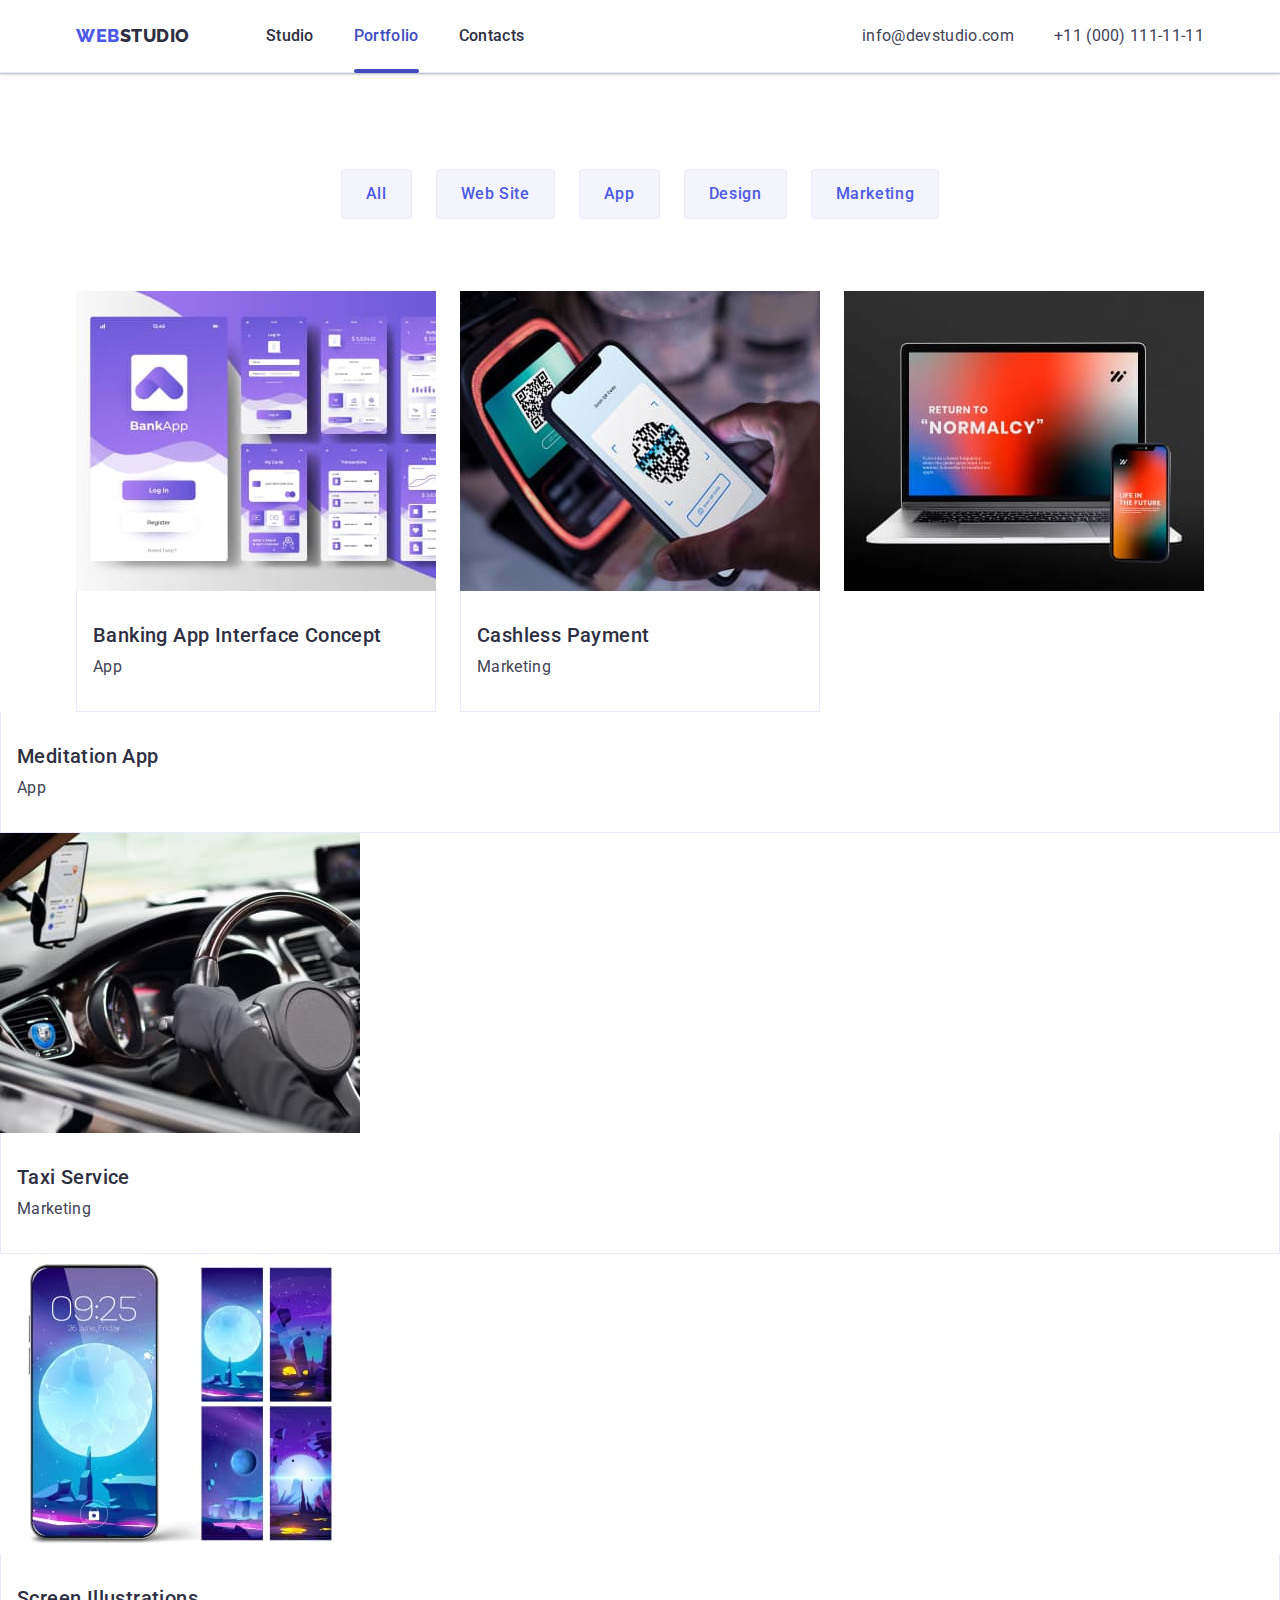
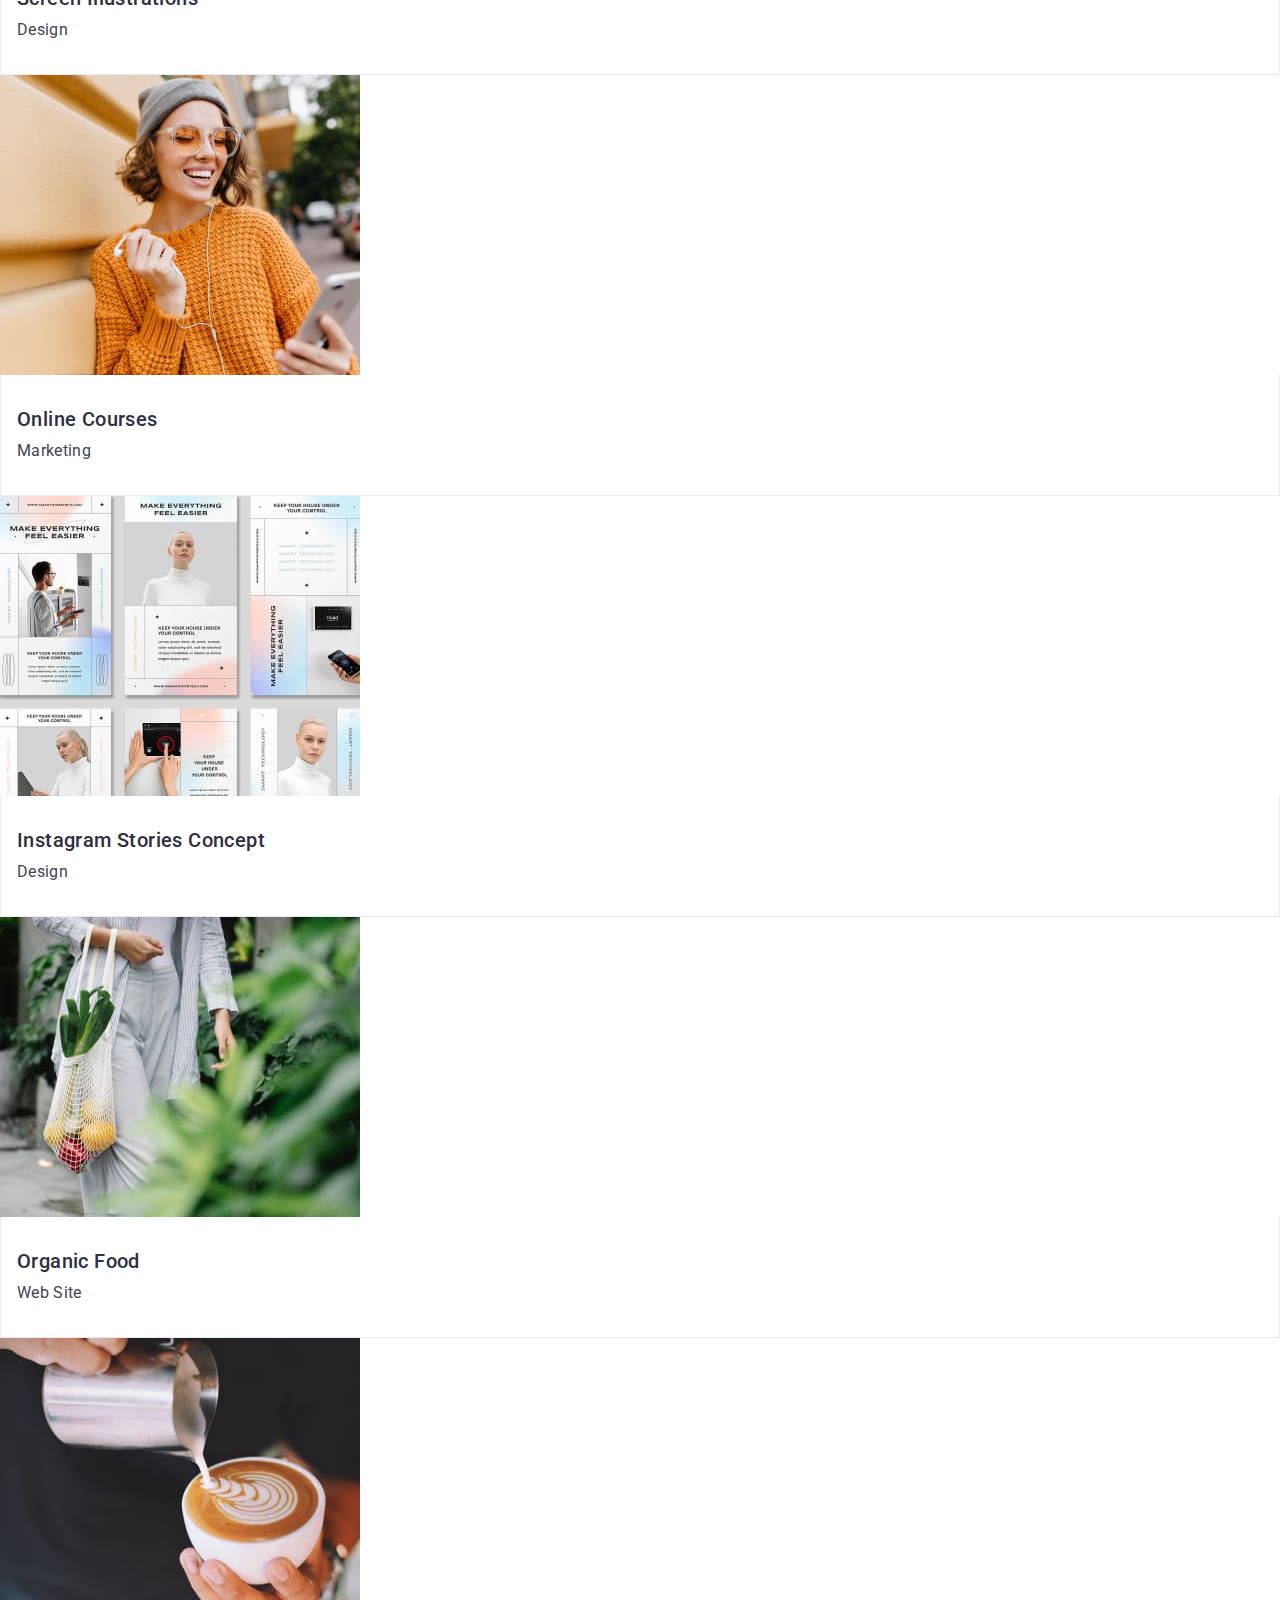
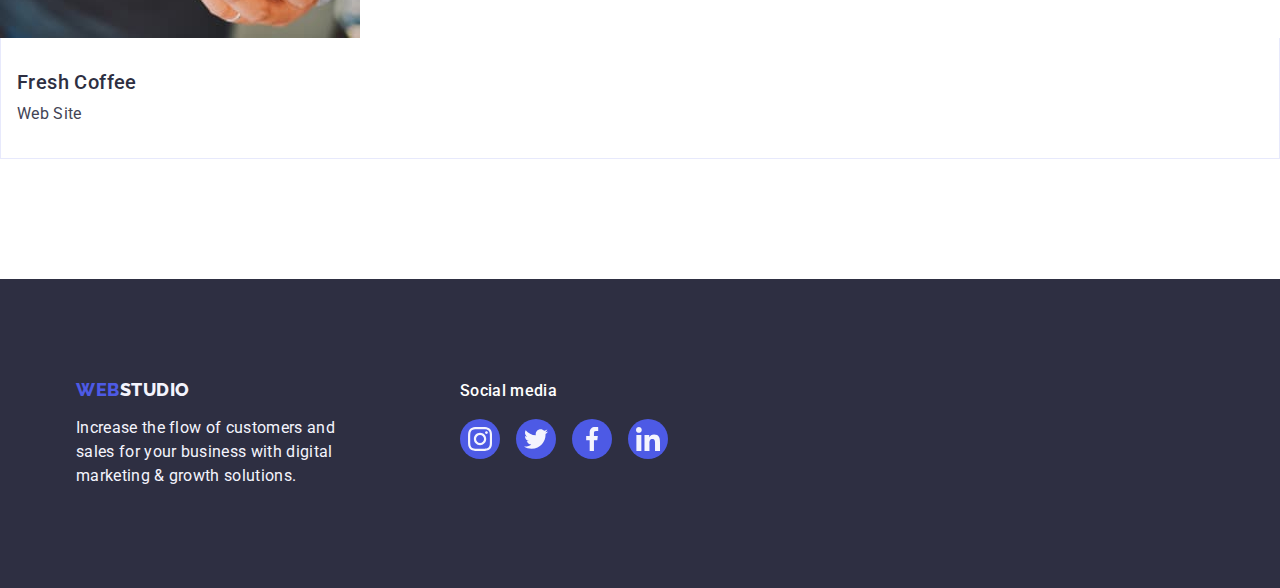
==== commit 2d8ad2c1: "homework-04" ====
--- a/portfolio.html
+++ b/portfolio.html
@@ -37,7 +37,7 @@
                 <ul class="nav-page list">
                     <li class="nav-page-item"><a class="nav-page-pagination link" href="./index.html">Studio</a>
                     </li>
-                    <li class="nav-page-item"><a class="nav-page-pagination link lk"
+                    <li class="nav-page-item"><a class="nav-page-pagination link lok"
                             href="./portfolio.html">Portfolio</a>
                     </li>
                     <li class="nav-page-item"><a class="nav-page-pagination link" href="">Contacts</a></li>
@@ -86,14 +86,13 @@
                         <a class="card link" href="">
                             <div class="card-transform">
                                 <img src="./images/portfolio/img1.jpg" alt="Banking App Interface Concept" width="360">
-                                <div class="overley">
-                                    <p class="overley-text">14 Stylish and User-Friendly App Design Concepts · Task
-                                        Manager App ·
-                                        Calorie Tracker
-                                        App
-                                        · Exotic Fruit Ecommerce App ·
-                                        Cloud Storage App</p>
-                                </div>
+
+                                <p class="overley overley-text">14 Stylish and User-Friendly App Design Concepts · Task
+                                    Manager App ·
+                                    Calorie Tracker
+                                    App
+                                    · Exotic Fruit Ecommerce App ·
+                                    Cloud Storage App</p>
                             </div>
                             <div class="card-box">
                                 <h2 class="card-title">Banking App Interface Concept</h2>
@@ -105,14 +104,14 @@
                         <a class="card link" href="">
                             <div class="card-transform">
                                 <img src="./images/portfolio/img2.jpg" alt="Cashless Payment" width="360">
-                                <div class="overley">
-                                    <p class="overley-text">14 Stylish and User-Friendly App Design Concepts · Task
-                                        Manager App ·
-                                        Calorie Tracker
-                                        App
-                                        · Exotic Fruit Ecommerce App ·
-                                        Cloud Storage App</p>
-                                </div>
+
+                                <p class="overley overley-text">14 Stylish and User-Friendly App Design Concepts · Task
+                                    Manager App ·
+                                    Calorie Tracker
+                                    App
+                                    · Exotic Fruit Ecommerce App ·
+                                    Cloud Storage App</p>
+
                             </div>
                             <div class="card-box">
                                 <h2 class="card-title">Cashless Payment</h2>
@@ -124,138 +123,138 @@
                         <a class="card link" href="">
                             <div class="card-transform">
                                 <img src="./images/portfolio/img3.jpg" alt="laptop" width="360">
-                                <div class="overley">
-                                    <p class="overley-text">14 Stylish and User-Friendly App Design Concepts · Task
-                                        Manager App ·
-                                        Calorie Tracker
-                                        App
-                                        · Exotic Fruit Ecommerce App ·
-                                        Cloud Storage App</p>
-                                </div>
-                            </div>
-                            <div class="card-box">
-                                <h2 class="card-title">Meditation App</h2>
-                                <p class="card-text">App</p>
-                            </div>
-                        </a>
-                    </li>
-                    <!--Row2-->
-                    <li class="imag-item">
-                        <a class="card link" href="">
-                            <div class="card-transform">
-                                <img src="./images/portfolio/img4.jpg" alt="car control panel" width="360">
-                                <div class="overley">
-                                    <p class="overley-text">14 Stylish and User-Friendly App Design Concepts · Task
-                                        Manager App ·
-                                        Calorie Tracker
-                                        App
-                                        · Exotic Fruit Ecommerce App ·
-                                        Cloud Storage App</p>
-                                </div>
-                            </div>
-                            <div class="card-box">
-                                <h2 class="card-title">Taxi Service</h2>
-                                <p class="card-text">Marketing</p>
-                            </div>
-                        </a>
-                    </li>
-                    <li class="imag-item">
-                        <a class="card link" href="">
-                            <div class="card-transform">
-                                <img src="./images/portfolio/img5.jpg" alt="Screen Illustrations" width="360">
-                                <div class="overley">
-                                    <p class="overley-text">14 Stylish and User-Friendly App Design Concepts · Task
-                                        Manager App ·
-                                        Calorie Tracker
-                                        App
-                                        · Exotic Fruit Ecommerce App ·
-                                        Cloud Storage App</p>
-                                </div>
-                            </div>
-                            <div class="card-box">
-                                <h2 class="card-title">Screen Illustrations</h2>
-                                <p class="card-text">Design</p>
-                            </div>
-                        </a>
-                    </li>
-                    <li class="imag-item">
-                        <a class="card link" href="">
-                            <div class="card-transform">
-                                <img src="./images/portfolio/img6.jpg" alt="the girl is a student" width="360">
-                                <div class="overley">
-                                    <p class="overley-text">14 Stylish and User-Friendly App Design Concepts · Task
-                                        Manager App ·
-                                        Calorie Tracker
-                                        App
-                                        · Exotic Fruit Ecommerce App ·
-                                        Cloud Storage App</p>
-                                </div>
-                            </div>
-                            <div class="card-box">
-                                <h2 class="card-title">Online Courses</h2>
-                                <p class="card-text">Marketing</p>
-                            </div>
-                        </a>
-                    </li>
-                    <!--Row3-->
-                    <li class="imag-item">
-                        <a class="card link" href="">
-                            <div class="card-transform">
-                                <img src="./images/portfolio/img7.jpg" alt="Instagram Stories Concept" width="360">
-                                <div class="overley">
-                                    <p class="overley-text">14 Stylish and User-Friendly App Design Concepts · Task
-                                        Manager App ·
-                                        Calorie Tracker
-                                        App
-                                        · Exotic Fruit Ecommerce App ·
-                                        Cloud Storage App</p>
-                                </div>
-                            </div>
-                            <div class="card-box">
-                                <h2 class="card-title">Instagram Stories Concept</h2>
-                                <p class="card-text">Design</p>
-                            </div>
-                        </a>
-                    </li>
-                    <li class="imag-item">
-                        <a class="card link" href="">
-                            <div class="card-transform">
-                                <img src="./images/portfolio/img8.jpg" alt="woman with a bag of vegetables" width="360">
-                                <div class="overley">
-                                    <p class="overley-text">14 Stylish and User-Friendly App Design Concepts · Task
-                                        Manager App ·
-                                        Calorie Tracker
-                                        App
-                                        · Exotic Fruit Ecommerce App ·
-                                        Cloud Storage App</p>
-                                </div>
-                            </div>
-                            <div class="card-box">
-                                <h2 class="card-title">Organic Food</h2>
-                                <p class="card-text">Web Site</p>
-                            </div>
-                        </a>
-                    </li>
-                    <li class="imag-item">
-                        <a class="card link" href="">
-                            <div class="card-transform">
-                                <img src="./images/portfolio/img9.jpg" alt="pouring Coffee into a cup" width="360">
-                                <div class="overley">
-                                    <p class="overley-text">14 Stylish and User-Friendly App Design Concepts · Task
-                                        Manager App ·
-                                        Calorie Tracker
-                                        App
-                                        · Exotic Fruit Ecommerce App ·
-                                        Cloud Storage App</p>
-                                </div>
-                            </div>
-                            <div class="card-box">
-                                <h2 class="card-title">Fresh Coffee</h2>
-                                <p class="card-text">Web Site</p>
-                            </div>
-                        </a>
-                    </li>
-                </ul>
+
+                                <p class="overley overley-text">14 Stylish and User-Friendly App Design Concepts · Task
+                                    Manager App ·
+                                    Calorie Tracker
+                                    App
+                                    · Exotic Fruit Ecommerce App ·
+                                    Cloud Storage App</p>
+                            </div>
+            </div>
+            <div class="card-box">
+                <h2 class="card-title">Meditation App</h2>
+                <p class="card-text">App</p>
+            </div>
+            </a>
+            </li>
+            <!--Row2-->
+            <li class="imag-item">
+                <a class="card link" href="">
+                    <div class="card-transform">
+                        <img src="./images/portfolio/img4.jpg" alt="car control panel" width="360">
+
+                        <p class="overley overley-text">14 Stylish and User-Friendly App Design Concepts · Task
+                            Manager App ·
+                            Calorie Tracker
+                            App
+                            · Exotic Fruit Ecommerce App ·
+                            Cloud Storage App</p>
+
+                    </div>
+                    <div class="card-box">
+                        <h2 class="card-title">Taxi Service</h2>
+                        <p class="card-text">Marketing</p>
+                    </div>
+                </a>
+            </li>
+            <li class="imag-item">
+                <a class="card link" href="">
+                    <div class="card-transform">
+                        <img src="./images/portfolio/img5.jpg" alt="Screen Illustrations" width="360">
+
+                        <p class="overley overley-text">14 Stylish and User-Friendly App Design Concepts · Task
+                            Manager App ·
+                            Calorie Tracker
+                            App
+                            · Exotic Fruit Ecommerce App ·
+                            Cloud Storage App</p>
+
+                    </div>
+                    <div class="card-box">
+                        <h2 class="card-title">Screen Illustrations</h2>
+                        <p class="card-text">Design</p>
+                    </div>
+                </a>
+            </li>
+            <li class="imag-item">
+                <a class="card link" href="">
+                    <div class="card-transform">
+                        <img src="./images/portfolio/img6.jpg" alt="the girl is a student" width="360">
+
+                        <p class="overley overley-text">14 Stylish and User-Friendly App Design Concepts · Task
+                            Manager App ·
+                            Calorie Tracker
+                            App
+                            · Exotic Fruit Ecommerce App ·
+                            Cloud Storage App</p>
+
+                    </div>
+                    <div class="card-box">
+                        <h2 class="card-title">Online Courses</h2>
+                        <p class="card-text">Marketing</p>
+                    </div>
+                </a>
+            </li>
+            <!--Row3-->
+            <li class="imag-item">
+                <a class="card link" href="">
+                    <div class="card-transform">
+                        <img src="./images/portfolio/img7.jpg" alt="Instagram Stories Concept" width="360">
+
+                        <p class="overley overley-text">14 Stylish and User-Friendly App Design Concepts · Task
+                            Manager App ·
+                            Calorie Tracker
+                            App
+                            · Exotic Fruit Ecommerce App ·
+                            Cloud Storage App</p>
+
+                    </div>
+                    <div class="card-box">
+                        <h2 class="card-title">Instagram Stories Concept</h2>
+                        <p class="card-text">Design</p>
+                    </div>
+                </a>
+            </li>
+            <li class="imag-item">
+                <a class="card link" href="">
+                    <div class="card-transform">
+                        <img src="./images/portfolio/img8.jpg" alt="woman with a bag of vegetables" width="360">
+
+                        <p class="overley overley-text">14 Stylish and User-Friendly App Design Concepts · Task
+                            Manager App ·
+                            Calorie Tracker
+                            App
+                            · Exotic Fruit Ecommerce App ·
+                            Cloud Storage App</p>
+
+                    </div>
+                    <div class="card-box">
+                        <h2 class="card-title">Organic Food</h2>
+                        <p class="card-text">Web Site</p>
+                    </div>
+                </a>
+            </li>
+            <li class="imag-item">
+                <a class="card link" href="">
+                    <div class="card-transform">
+                        <img src="./images/portfolio/img9.jpg" alt="pouring Coffee into a cup" width="360">
+
+                        <p class="overley overley-text">14 Stylish and User-Friendly App Design Concepts · Task
+                            Manager App ·
+                            Calorie Tracker
+                            App
+                            · Exotic Fruit Ecommerce App ·
+                            Cloud Storage App</p>
+
+                    </div>
+                    <div class="card-box">
+                        <h2 class="card-title">Fresh Coffee</h2>
+                        <p class="card-text">Web Site</p>
+                    </div>
+                </a>
+            </li>
+            </ul>
 
             </div>
         </section>
--- a/css/styles.css
+++ b/css/styles.css
@@ -128,10 +128,10 @@
 }
 .nav-page-pagination:hover,
 .nav-page-pagination:focus,
-.nav-page-pagination.lk {
+.nav-page-pagination.lok {
   color: var(--pressed-state-ocean-color);
 }
-.nav-page-pagination.lk:after {
+.nav-page-pagination.lok:after {
   content: '';
 
   position: absolute;
@@ -147,7 +147,7 @@
 }
 .nav-page-pagination:hover:after,
 .nav-page-pagination:focus:after,
-.nav-page-pagination.lk:after {
+.nav-page-pagination.lok:after {
   opacity: 1;
 }
 .gmail {
@@ -394,7 +394,7 @@
   border: 1px solid var(--subtletext-lightlate-color);
   color: var(--subtletext-lightlate-color);
   padding: 16px 32px;
-  transition-property: fill;
+  transition-property: border-color, color;
   transition-delay: 250ms;
   transition-timing-function: cubic-bezier(0.4, 0, 0.2, 1);
 }
@@ -604,7 +604,12 @@
 }
 .card {
   display: block;
+
   transition: box-shadow 250ms cubic-bezier(0.4, 0, 0.2, 1);
+  transition-duration: 250ms;
+  transition-timing-function: cubic-bezier(0.4, 0, 0.2, 1);
+  transition-delay: 0s;
+  transition-property: box-shadow;
 }
 .card:hover,
 .card:focus {
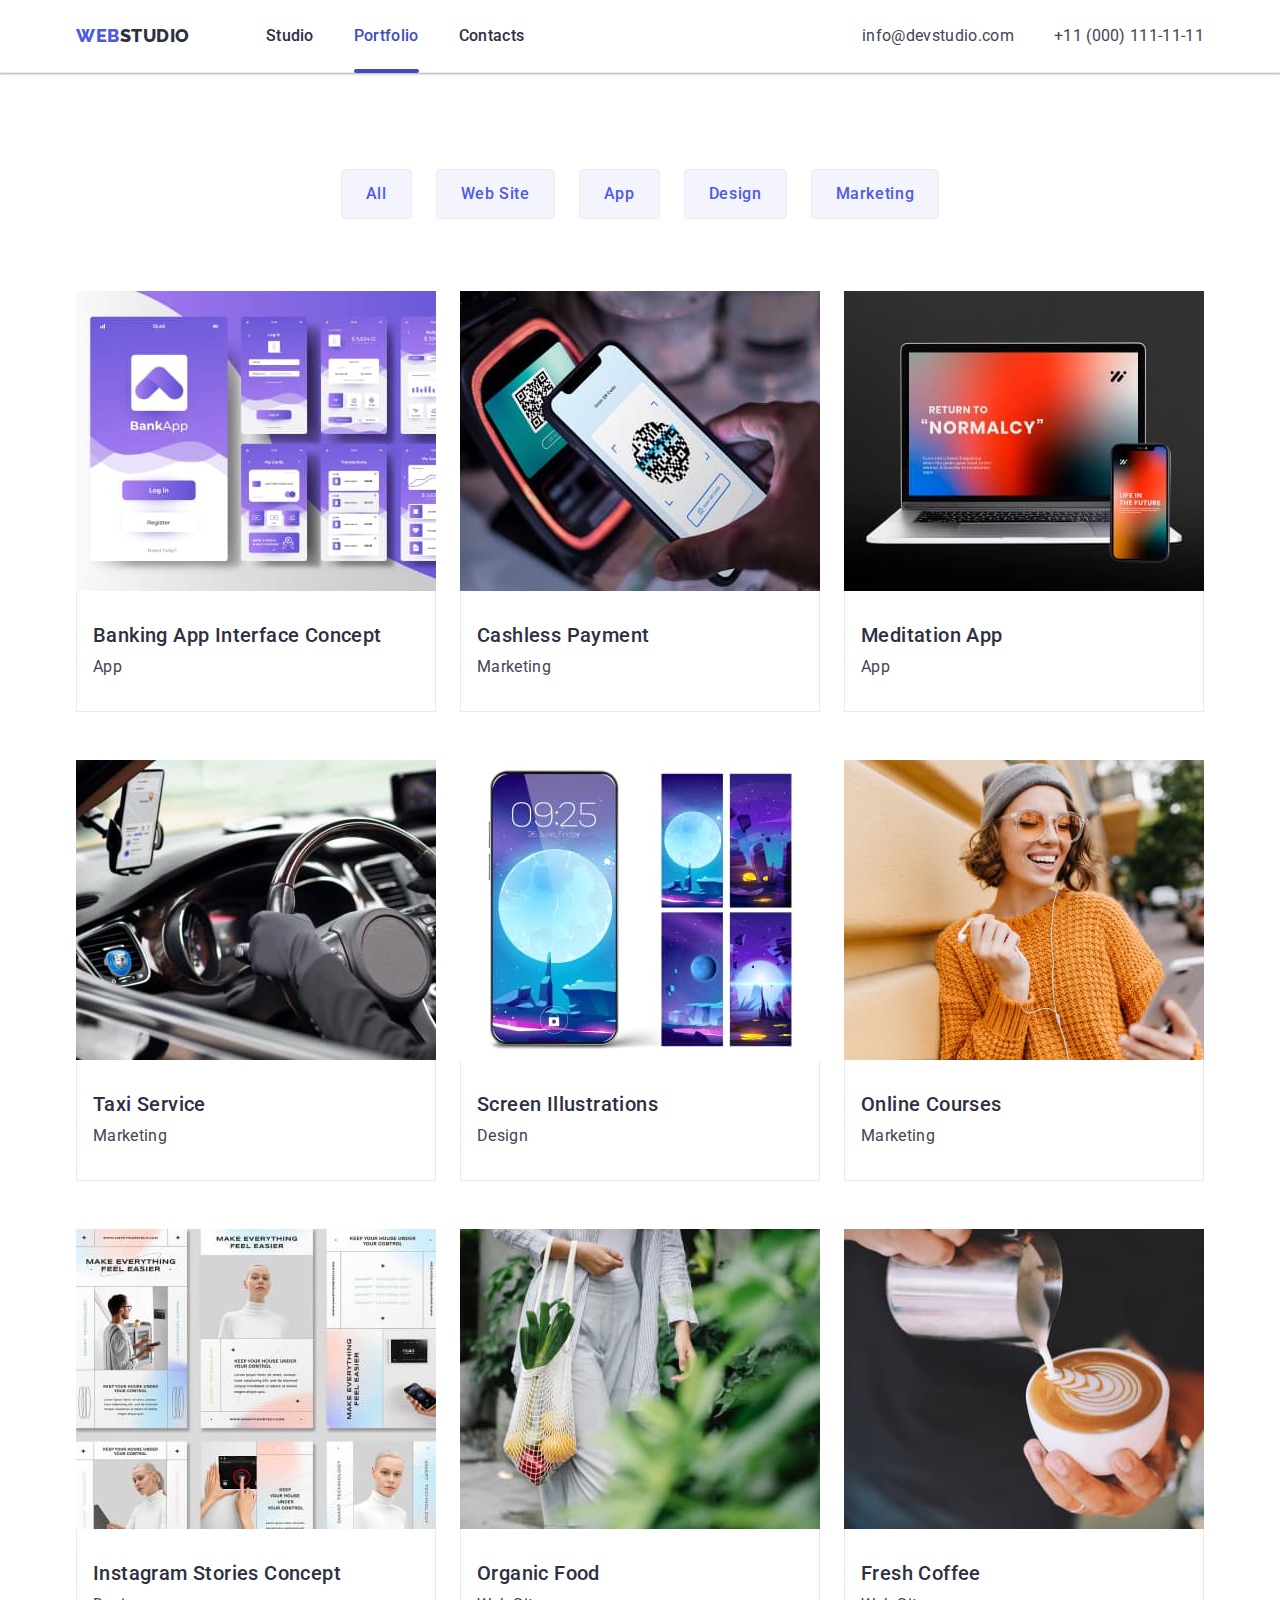
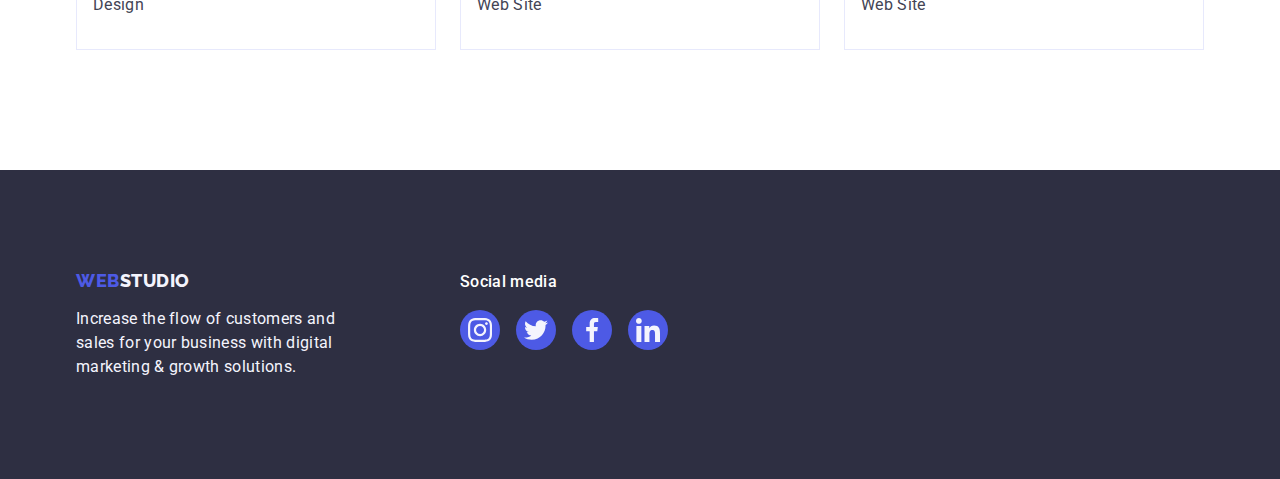
==== commit cb067ade: "Update portfolio.html" ====
--- a/portfolio.html
+++ b/portfolio.html
@@ -93,6 +93,7 @@
                                     App
                                     · Exotic Fruit Ecommerce App ·
                                     Cloud Storage App</p>
+
                             </div>
                             <div class="card-box">
                                 <h2 class="card-title">Banking App Interface Concept</h2>
@@ -130,131 +131,131 @@
                                     App
                                     · Exotic Fruit Ecommerce App ·
                                     Cloud Storage App</p>
-                            </div>
-            </div>
-            <div class="card-box">
-                <h2 class="card-title">Meditation App</h2>
-                <p class="card-text">App</p>
-            </div>
-            </a>
-            </li>
-            <!--Row2-->
-            <li class="imag-item">
-                <a class="card link" href="">
-                    <div class="card-transform">
-                        <img src="./images/portfolio/img4.jpg" alt="car control panel" width="360">
-
-                        <p class="overley overley-text">14 Stylish and User-Friendly App Design Concepts · Task
-                            Manager App ·
-                            Calorie Tracker
-                            App
-                            · Exotic Fruit Ecommerce App ·
-                            Cloud Storage App</p>
-
-                    </div>
-                    <div class="card-box">
-                        <h2 class="card-title">Taxi Service</h2>
-                        <p class="card-text">Marketing</p>
-                    </div>
-                </a>
-            </li>
-            <li class="imag-item">
-                <a class="card link" href="">
-                    <div class="card-transform">
-                        <img src="./images/portfolio/img5.jpg" alt="Screen Illustrations" width="360">
-
-                        <p class="overley overley-text">14 Stylish and User-Friendly App Design Concepts · Task
-                            Manager App ·
-                            Calorie Tracker
-                            App
-                            · Exotic Fruit Ecommerce App ·
-                            Cloud Storage App</p>
-
-                    </div>
-                    <div class="card-box">
-                        <h2 class="card-title">Screen Illustrations</h2>
-                        <p class="card-text">Design</p>
-                    </div>
-                </a>
-            </li>
-            <li class="imag-item">
-                <a class="card link" href="">
-                    <div class="card-transform">
-                        <img src="./images/portfolio/img6.jpg" alt="the girl is a student" width="360">
-
-                        <p class="overley overley-text">14 Stylish and User-Friendly App Design Concepts · Task
-                            Manager App ·
-                            Calorie Tracker
-                            App
-                            · Exotic Fruit Ecommerce App ·
-                            Cloud Storage App</p>
-
-                    </div>
-                    <div class="card-box">
-                        <h2 class="card-title">Online Courses</h2>
-                        <p class="card-text">Marketing</p>
-                    </div>
-                </a>
-            </li>
-            <!--Row3-->
-            <li class="imag-item">
-                <a class="card link" href="">
-                    <div class="card-transform">
-                        <img src="./images/portfolio/img7.jpg" alt="Instagram Stories Concept" width="360">
-
-                        <p class="overley overley-text">14 Stylish and User-Friendly App Design Concepts · Task
-                            Manager App ·
-                            Calorie Tracker
-                            App
-                            · Exotic Fruit Ecommerce App ·
-                            Cloud Storage App</p>
-
-                    </div>
-                    <div class="card-box">
-                        <h2 class="card-title">Instagram Stories Concept</h2>
-                        <p class="card-text">Design</p>
-                    </div>
-                </a>
-            </li>
-            <li class="imag-item">
-                <a class="card link" href="">
-                    <div class="card-transform">
-                        <img src="./images/portfolio/img8.jpg" alt="woman with a bag of vegetables" width="360">
-
-                        <p class="overley overley-text">14 Stylish and User-Friendly App Design Concepts · Task
-                            Manager App ·
-                            Calorie Tracker
-                            App
-                            · Exotic Fruit Ecommerce App ·
-                            Cloud Storage App</p>
-
-                    </div>
-                    <div class="card-box">
-                        <h2 class="card-title">Organic Food</h2>
-                        <p class="card-text">Web Site</p>
-                    </div>
-                </a>
-            </li>
-            <li class="imag-item">
-                <a class="card link" href="">
-                    <div class="card-transform">
-                        <img src="./images/portfolio/img9.jpg" alt="pouring Coffee into a cup" width="360">
-
-                        <p class="overley overley-text">14 Stylish and User-Friendly App Design Concepts · Task
-                            Manager App ·
-                            Calorie Tracker
-                            App
-                            · Exotic Fruit Ecommerce App ·
-                            Cloud Storage App</p>
-
-                    </div>
-                    <div class="card-box">
-                        <h2 class="card-title">Fresh Coffee</h2>
-                        <p class="card-text">Web Site</p>
-                    </div>
-                </a>
-            </li>
-            </ul>
+
+                            </div>
+                            <div class="card-box">
+                                <h2 class="card-title">Meditation App</h2>
+                                <p class="card-text">App</p>
+                            </div>
+                        </a>
+                    </li>
+                    <!--Row2-->
+                    <li class="imag-item">
+                        <a class="card link" href="">
+                            <div class="card-transform">
+                                <img src="./images/portfolio/img4.jpg" alt="car control panel" width="360">
+
+                                <p class="overley overley-text">14 Stylish and User-Friendly App Design Concepts · Task
+                                    Manager App ·
+                                    Calorie Tracker
+                                    App
+                                    · Exotic Fruit Ecommerce App ·
+                                    Cloud Storage App</p>
+
+                            </div>
+                            <div class="card-box">
+                                <h2 class="card-title">Taxi Service</h2>
+                                <p class="card-text">Marketing</p>
+                            </div>
+                        </a>
+                    </li>
+                    <li class="imag-item">
+                        <a class="card link" href="">
+                            <div class="card-transform">
+                                <img src="./images/portfolio/img5.jpg" alt="Screen Illustrations" width="360">
+
+                                <p class="overley overley-text">14 Stylish and User-Friendly App Design Concepts · Task
+                                    Manager App ·
+                                    Calorie Tracker
+                                    App
+                                    · Exotic Fruit Ecommerce App ·
+                                    Cloud Storage App</p>
+
+                            </div>
+                            <div class="card-box">
+                                <h2 class="card-title">Screen Illustrations</h2>
+                                <p class="card-text">Design</p>
+                            </div>
+                        </a>
+                    </li>
+                    <li class="imag-item">
+                        <a class="card link" href="">
+                            <div class="card-transform">
+                                <img src="./images/portfolio/img6.jpg" alt="the girl is a student" width="360">
+
+                                <p class="overley overley-text">14 Stylish and User-Friendly App Design Concepts · Task
+                                    Manager App ·
+                                    Calorie Tracker
+                                    App
+                                    · Exotic Fruit Ecommerce App ·
+                                    Cloud Storage App</p>
+
+                            </div>
+                            <div class="card-box">
+                                <h2 class="card-title">Online Courses</h2>
+                                <p class="card-text">Marketing</p>
+                            </div>
+                        </a>
+                    </li>
+                    <!--Row3-->
+                    <li class="imag-item">
+                        <a class="card link" href="">
+                            <div class="card-transform">
+                                <img src="./images/portfolio/img7.jpg" alt="Instagram Stories Concept" width="360">
+
+                                <p class="overley overley-text">14 Stylish and User-Friendly App Design Concepts · Task
+                                    Manager App ·
+                                    Calorie Tracker
+                                    App
+                                    · Exotic Fruit Ecommerce App ·
+                                    Cloud Storage App</p>
+
+                            </div>
+                            <div class="card-box">
+                                <h2 class="card-title">Instagram Stories Concept</h2>
+                                <p class="card-text">Design</p>
+                            </div>
+                        </a>
+                    </li>
+                    <li class="imag-item">
+                        <a class="card link" href="">
+                            <div class="card-transform">
+                                <img src="./images/portfolio/img8.jpg" alt="woman with a bag of vegetables" width="360">
+
+                                <p class="overley overley-text">14 Stylish and User-Friendly App Design Concepts · Task
+                                    Manager App ·
+                                    Calorie Tracker
+                                    App
+                                    · Exotic Fruit Ecommerce App ·
+                                    Cloud Storage App</p>
+
+                            </div>
+                            <div class="card-box">
+                                <h2 class="card-title">Organic Food</h2>
+                                <p class="card-text">Web Site</p>
+                            </div>
+                        </a>
+                    </li>
+                    <li class="imag-item">
+                        <a class="card link" href="">
+                            <div class="card-transform">
+                                <img src="./images/portfolio/img9.jpg" alt="pouring Coffee into a cup" width="360">
+
+                                <p class="overley overley-text">14 Stylish and User-Friendly App Design Concepts · Task
+                                    Manager App ·
+                                    Calorie Tracker
+                                    App
+                                    · Exotic Fruit Ecommerce App ·
+                                    Cloud Storage App</p>
+
+                            </div>
+                            <div class="card-box">
+                                <h2 class="card-title">Fresh Coffee</h2>
+                                <p class="card-text">Web Site</p>
+                            </div>
+                        </a>
+                    </li>
+                </ul>
 
             </div>
         </section>
